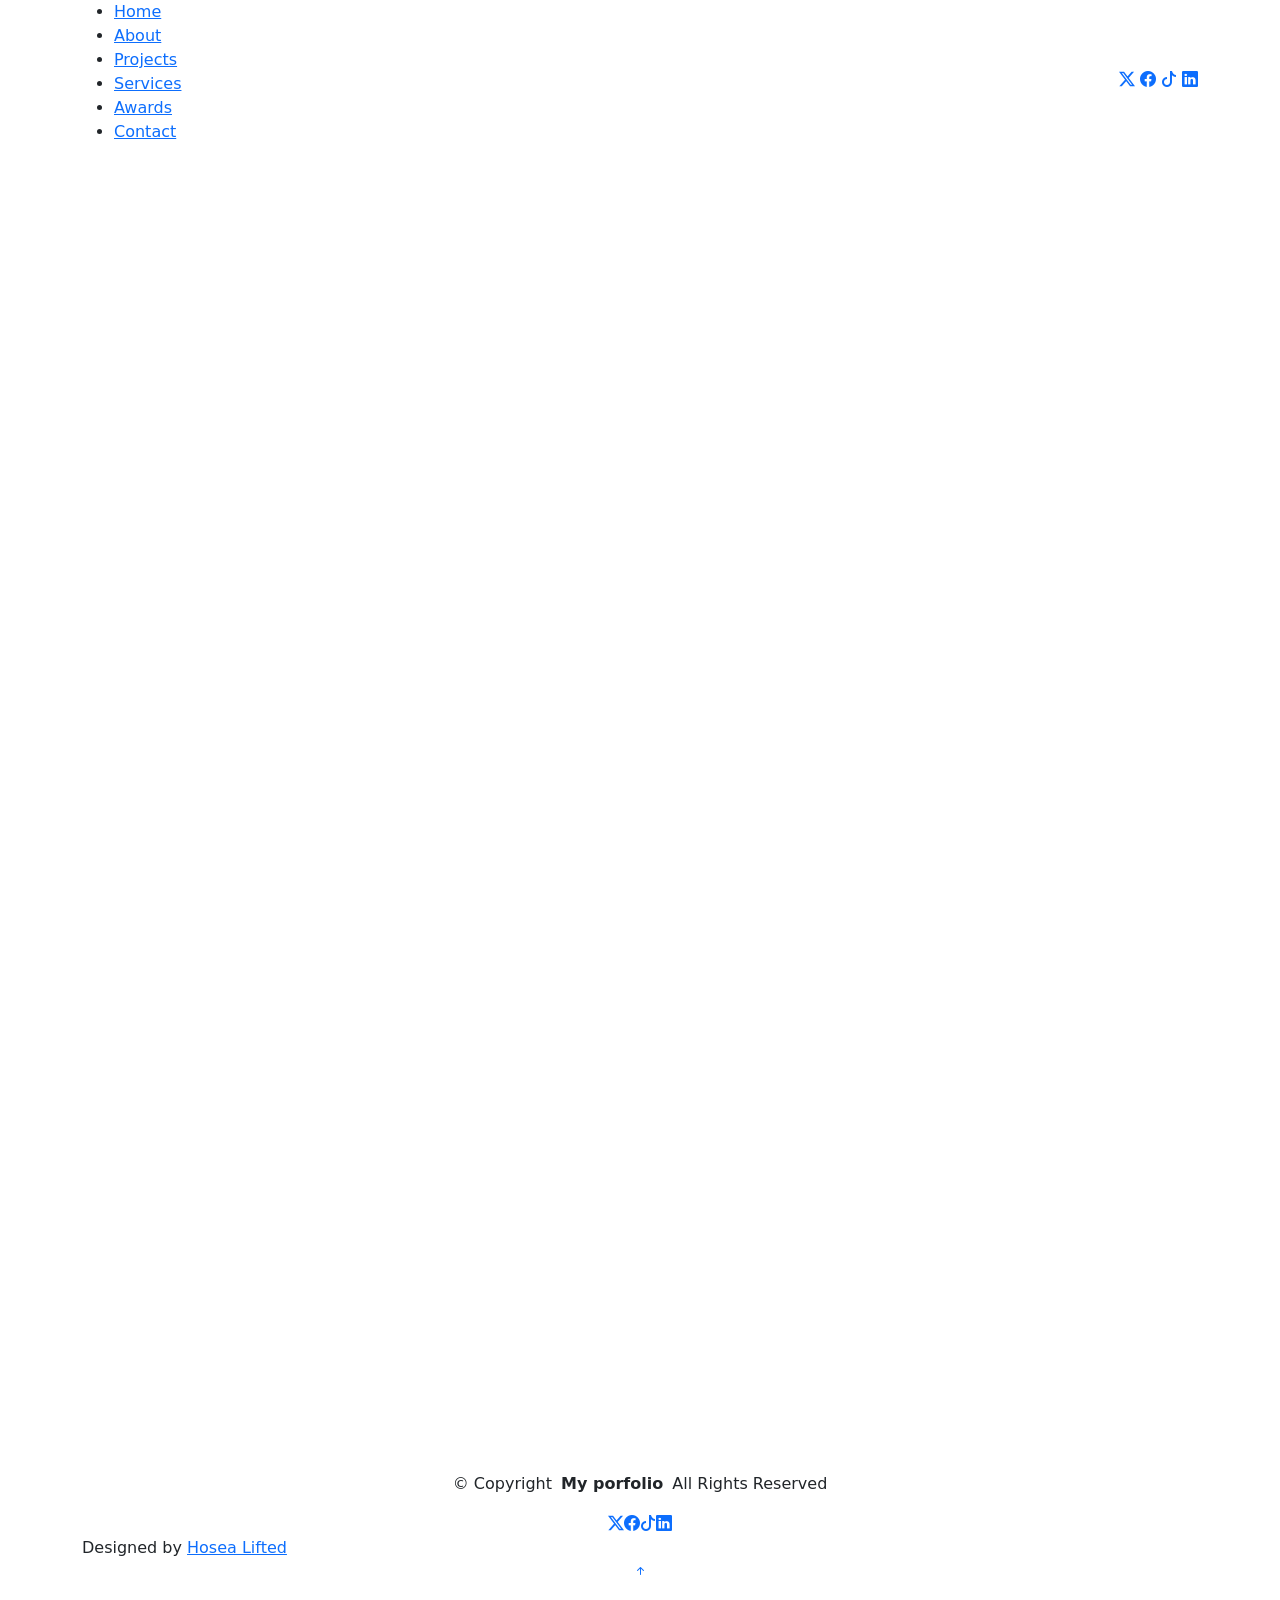
==== about.html @ 6f1b8cf8 "Updated site with Learn More page" ====
<!DOCTYPE html>
<html lang="en">

<head>
  <meta charset="utf-8">
  <meta content="width=device-width, initial-scale=1.0" name="viewport">
  <title>Hosea Lifted | About</title>
  <meta name="description" content="">
  <meta name="keywords" content="">

  <!-- Favicons -->
  <link href="assets/img/favicon.png" rel="icon">
  <link href="assets/img/apple-touch-icon.png" rel="apple-touch-icon">

  <!-- Fonts -->
  <link href="https://fonts.googleapis.com" rel="preconnect">
  <link href="https://fonts.gstatic.com" rel="preconnect" crossorigin>
  <link href="https://fonts.googleapis.com/css2?family=Roboto:ital,wght@0,100;0,300;0,400;0,500;0,700;0,900;1,100;1,300;1,400;1,500;1,700;1,900&family=Poppins:ital,wght@0,100;0,200;0,300;0,400;0,500;0,600;0,700;0,800;0,900;1,100;1,200;1,300;1,400;1,500;1,600;1,700;1,800;1,900&family=Raleway:ital,wght@0,100;0,200;0,300;0,400;0,500;0,600;0,700;0,800;0,900;1,100;1,200;1,300;1,400;1,500;1,600;1,700;1,800;1,900&display=swap" rel="stylesheet">

  <!-- Vendor CSS Files -->
  <link href="assets/vendor/bootstrap/css/bootstrap.min.css" rel="stylesheet">
  <link href="assets/vendor/bootstrap-icons/bootstrap-icons.css" rel="stylesheet">
  <link href="assets/vendor/aos/aos.css" rel="stylesheet">
  <link href="assets/vendor/swiper/swiper-bundle.min.css" rel="stylesheet">
  <link href="assets/vendor/glightbox/css/glightbox.min.css" rel="stylesheet">

  <!-- Main CSS File -->
  <link href="assets/css/main.css" rel="stylesheet">

  
</head>

<body class="about-page">

  <header id="header" class="header d-flex align-items-center light-background sticky-top">
    <div class="container position-relative d-flex align-items-center justify-content-between">

          <nav id="navmenu" class="navmenu">
       <ul>
          <li><a href="index.html">Home</a></li>
          <li><a href="about.html" class="active">About</a></li>
          <li><a href="projects.html">Projects</a></li>
          <li><a href="services.html">Services</a></li>
          <li><a href="award.html">Awards</a></li>
          <li><a href="contact.html" >Contact</a></li>
        </ul>
        <i class="mobile-nav-toggle d-xl-none bi bi-list"></i>
      </nav>

      <div class="header-social-links">
        <a href="#" class="twitter"><i class="bi bi-twitter-x"></i></a>
        <a href="#" class="facebook"><i class="bi bi-facebook"></i></a>
        <a href="#" class="instagram"><i class="bi bi-tiktok"></i></a>
        <a href="#" class="linkedin"><i class="bi bi-linkedin"></i></a>
      </div>

    </div>
  </header>

  <main class="main">

    <!-- About Section -->
    <section id="about" class="about section">

      <!-- Section Title -->
      <div class="container section-title" data-aos="fade-up">
        <h2>About</h2>
        <p>I provide a wide range of professional digital solutions to help businesses and individuals establish and grow their online presence. My work combines creativity, technology, and security to deliver results that are both modern and reliable.</p>
      </div><!-- End Section Title -->

      <div class="container" data-aos="fade-up" data-aos-delay="100">

        <!-- Intro + Photo -->
        <div class="row align-items-center justify-content-between gy-5 mb-5">
          <div class="col-lg-7" data-aos="fade-right" data-aos-delay="150">
            <div class="intro-content">
              <span class="eyebrow">Hello there</span>
              <h2 class="headline">Hi, I'm Hosea Lifted - a calm-minded tech personel, creating and developing digital journey</h2>
              <p class="lead">
               I focus on building fast, responsive, and modern websites through custom web development, ensuring scalability and clean architecture. I also specialize in graphics design, creating professional logos, posters, and branding materials that help businesses stand out. Alongside this, I design intuitive and user-friendly interfaces, delivering UI/UX solutions that emphasize accessibility, visual appeal, and seamless interaction.              </p>
              <p>
               I produce engaging 2D animated videos and cartoon content that bring stories and ideas to life in an exciting way. I also provide cloud computing services, helping businesses migrate and scale securely using platforms such as AWS, Azure, and Google Cloud. Finally, I offer advanced cybersecurity solutions, including vulnerability assessment, penetration testing, and secure authentication, to protect digital assets from evolving threats.</p>

              <div class="cta-group">
                <a href="#portfolio" class="btn-ghost">
                  View My Work <i class="bi bi-arrow-up-right"></i>
                </a>
                <a href="liftedp.odt" class="link-underline" download>
                  Download Summary <i class="bi bi-download"></i>
                </a>
              </div>
            </div>
          </div>

          <div class="col-lg-5" data-aos="zoom-in" data-aos-delay="250">
            <figure class="profile-figure text-center text-lg-end">
              <img src="assets/img/profile/profile-square-11.webp" alt="Portrait of Alex" class="img-fluid profile-photo">
            </figure>
          </div>
        </div>
        <!-- End Intro + Photo -->

        <!-- Skills Grid -->
        <div class="mb-5">
          <div class="row g-4">
            <div class="col-6 col-md-4 col-lg-3" data-aos="fade-up" data-aos-delay="120">
              <div class="skill-item">
                <i class="bi bi-layout-text-window"></i>
                <h3>UI/UX</h3>
                
              </div>
            </div>
            <div class="col-6 col-md-4 col-lg-3" data-aos="fade-up" data-aos-delay="180">
              <div class="skill-item">
                <i class="bi bi-code-slash"></i>
                <h3>React.js</h3>
                
              </div>
            </div>
            <div class="col-6 col-md-4 col-lg-3" data-aos="fade-up" data-aos-delay="240">
              <div class="skill-item">
                <i class="bi bi-code-slash"></i>
                <h3>Ajax</h3>
                
              </div>
            </div>
            <div class="col-6 col-md-4 col-lg-3" data-aos="fade-up" data-aos-delay="300">
              <div class="skill-item">
               <i class="bi bi-server"></i>

                <h3>Django</h3>
                
              </div>
            </div>
          </div>
        </div>
        <!-- End Skills Grid -->

        

    <!-- Skills Section -->
    <section id="skills" class="skills section">

      <!-- Section Title -->
      <div class="container section-title" data-aos="fade-up">
        <h2>Skills</h2>
        <p>specialize in web development using HTML, CSS, JavaScript, React, and Django, building fast and responsive applications. I am skilled in UI/UX design, graphics creation, and 2D animation to deliver creative and engaging digital experiences. My expertise also extends to cloud computing and cybersecurity, ensuring scalable and secure solutions for modern businesses.</p>
      </div><!-- End Section Title -->

      <div class="container" data-aos="fade-up" data-aos-delay="100">

        <div class="row g-4 skills-animation">

          <div class="col-md-6 col-lg-3" data-aos="fade-up" data-aos-delay="100">
            <div class="skill-box">
              <h3>HTML</h3>
             
              <span class="text-end d-block">80%</span>
              <div class="progress">
                <div class="progress-bar" role="progressbar" aria-valuenow="80" aria-valuemin="0" aria-valuemax="100"></div>
              </div>
            </div>
          </div>

          <div class="col-md-6 col-lg-3" data-aos="fade-up" data-aos-delay="200">
            <div class="skill-box">
              <h3>CSS</h3>
              
              <span class="text-end d-block">80%</span>
              <div class="progress">
                <div class="progress-bar" role="progressbar" aria-valuenow="80" aria-valuemin="0" aria-valuemax="100"></div>
              </div>
            </div>
          </div>

          <div class="col-md-6 col-lg-3" data-aos="fade-up" data-aos-delay="300">
            <div class="skill-box">
              <h3>JavaScript</h3>
             
              <span class="text-end d-block">40%</span>
              <div class="progress">
                <div class="progress-bar" role="progressbar" aria-valuenow="45" aria-valuemin="0" aria-valuemax="100"></div>
              </div>
            </div>
          </div>

          <div class="col-md-6 col-lg-3" data-aos="fade-up" data-aos-delay="400">
            <div class="skill-box">
              <h3>Python</h3>
              
              <span class="text-end d-block">70%</span>
              <div class="progress">
                <div class="progress-bar" role="progressbar" aria-valuenow="70" aria-valuemin="0" aria-valuemax="100">
                </div>
              </div>
            </div>
          </div>

        </div>

      </div>

    </section><!-- /Skills Section -->

   
    <!-- Testimonials Section -->
    <section id="testimonials" class="testimonials section">

      <!-- Section Title -->
      <div class="container section-title" data-aos="fade-up">
        <h2>Testimonials</h2>
       
      </div><!-- End Section Title -->

      <div class="container" data-aos="fade-up" data-aos-delay="100">

        <div class="swiper init-swiper">
          <script type="application/json" class="swiper-config">
            {
              "loop": true,
              "speed": 600,
              "autoplay": {
                "delay": 5000
              },
              "slidesPerView": "auto",
              "pagination": {
                "el": ".swiper-pagination",
                "type": "bullets",
                "clickable": true
              }
            }
          </script>
          <div class="swiper-wrapper">

            <div class="swiper-slide">
              <div class="testimonial-item">
                <div class="row gy-4 justify-content-center">
                  <div class="col-lg-6">
                    <div class="testimonial-content">
                      <p>
                        <i class="bi bi-quote quote-icon-left"></i>
                        <span>"Working with him was a great experience. He built a clean and responsive website for my project and explained every step clearly."</span>
                        <i class="bi bi-quote quote-icon-right"></i>
                      </p>
                      <h3>Saul Goodman</h3>
                      <h4>Ceo &amp; Founder</h4>
                      <div class="stars">
                        <i class="bi bi-star-fill"></i><i class="bi bi-star-fill"></i><i class="bi bi-star-fill"></i><i class="bi bi-star-fill"></i><i class="bi bi-star-fill"></i>
                      </div>
                    </div>
                  </div>
                 
                </div>
              </div>
            </div><!-- End testimonial item -->

            <div class="swiper-slide">
              <div class="testimonial-item">
                <div class="row gy-4 justify-content-center">
                  <div class="col-lg-6">
                    <div class="testimonial-content">
                      <p>
                        <i class="bi bi-quote quote-icon-left"></i>
                        <span>"His graphics and design skills are outstanding. The logo he created for me perfectly captured my brand’s identity."</span>
                        <i class="bi bi-quote quote-icon-right"></i>
                      </p>
                      <h3>Sara Wilsson</h3>
                      <h4>Designer</h4>
                      <div class="stars">
                        <i class="bi bi-star-fill"></i><i class="bi bi-star-fill"></i><i class="bi bi-star-fill"></i><i class="bi bi-star-fill"></i><i class="bi bi-star-fill"></i>
                      </div>
                    </div>
                  </div>
                
                </div>
              </div>
            </div><!-- End testimonial item -->

            <div class="swiper-slide">
              <div class="testimonial-item">
                <div class="row gy-4 justify-content-center">
                  <div class="col-lg-6">
                    <div class="testimonial-content">
                      <p>
                        <i class="bi bi-quote quote-icon-left"></i>
                        <span>"I was impressed by his attention to detail in UI/UX design. The interface he designed was modern, easy to use, and well structured."</span>
                        <i class="bi bi-quote quote-icon-right"></i>
                      </p>
                      <h3>Jena Karlis</h3>
                      <h4>Store Owner</h4>
                      <div class="stars">
                        <i class="bi bi-star-fill"></i><i class="bi bi-star-fill"></i><i class="bi bi-star-fill"></i><i class="bi bi-star-fill"></i><i class="bi bi-star-fill"></i>
                      </div>
                    </div>
                  </div>
                  
                </div>
              </div>
            </div><!-- End testimonial item -->

            <div class="swiper-slide">
              <div class="testimonial-item">
                <div class="row gy-4 justify-content-center">
                  <div class="col-lg-6">
                    <div class="testimonial-content">
                      <p>
                        <i class="bi bi-quote quote-icon-left"></i>
                        <span>"He helped me understand cloud solutions and set up a secure system for my small business. Professional and reliable service."</span>
                        <i class="bi bi-quote quote-icon-right"></i>
                      </p>
                      <h3>John Larson</h3>
                      <h4>Entrepreneur</h4>
                      <div class="stars">
                        <i class="bi bi-star-fill"></i><i class="bi bi-star-fill"></i><i class="bi bi-star-fill"></i><i class="bi bi-star-fill"></i><i class="bi bi-star-fill"></i>
                      </div>
                    </div>
                  </div>
                 
                </div>
              </div>
            </div><!-- End testimonial item -->

          </div>
          <div class="swiper-pagination"></div>
        </div>

      </div>

    </section><!-- /Testimonials Section -->

  </main>

  <footer id="footer" class="footer">

    <div class="container">
      <div class="copyright text-center ">
        <p>© <span>Copyright</span> <strong class="px-1 sitename">My porfolio</strong> <span>All Rights Reserved<br></span></p>
      </div>
      <div class="social-links d-flex justify-content-center">
        <a href=""><i class="bi bi-twitter-x"></i></a>
        <a href=""><i class="bi bi-facebook"></i></a>
        <a href=""><i class="bi bi-tiktok"></i></a>
        <a href=""><i class="bi bi-linkedin"></i></a>
      </div>
      <div class="credits">
                Designed by <a href="https://hosealifted.vercel.app/">Hosea Lifted</a>
      </div>
    </div>

  </footer>

  <!-- Scroll Top -->
  <a href="#" id="scroll-top" class="scroll-top d-flex align-items-center justify-content-center"><i class="bi bi-arrow-up-short"></i></a>

  <!-- Preloader -->
  <div id="preloader"></div>

  <!-- Vendor JS Files -->
  <script src="assets/vendor/bootstrap/js/bootstrap.bundle.min.js"></script>
  <script src="assets/vendor/php-email-form/validate.js"></script>
  <script src="assets/vendor/aos/aos.js"></script>
  <script src="assets/vendor/typed.js/typed.umd.js"></script>
  <script src="assets/vendor/waypoints/noframework.waypoints.js"></script>
  <script src="assets/vendor/purecounter/purecounter_vanilla.js"></script>
  <script src="assets/vendor/swiper/swiper-bundle.min.js"></script>
  <script src="assets/vendor/imagesloaded/imagesloaded.pkgd.min.js"></script>
  <script src="assets/vendor/isotope-layout/isotope.pkgd.min.js"></script>
  <script src="assets/vendor/glightbox/js/glightbox.min.js"></script>

  <!-- Main JS File -->
  <script src="assets/js/main.js"></script>

</body>

</html>
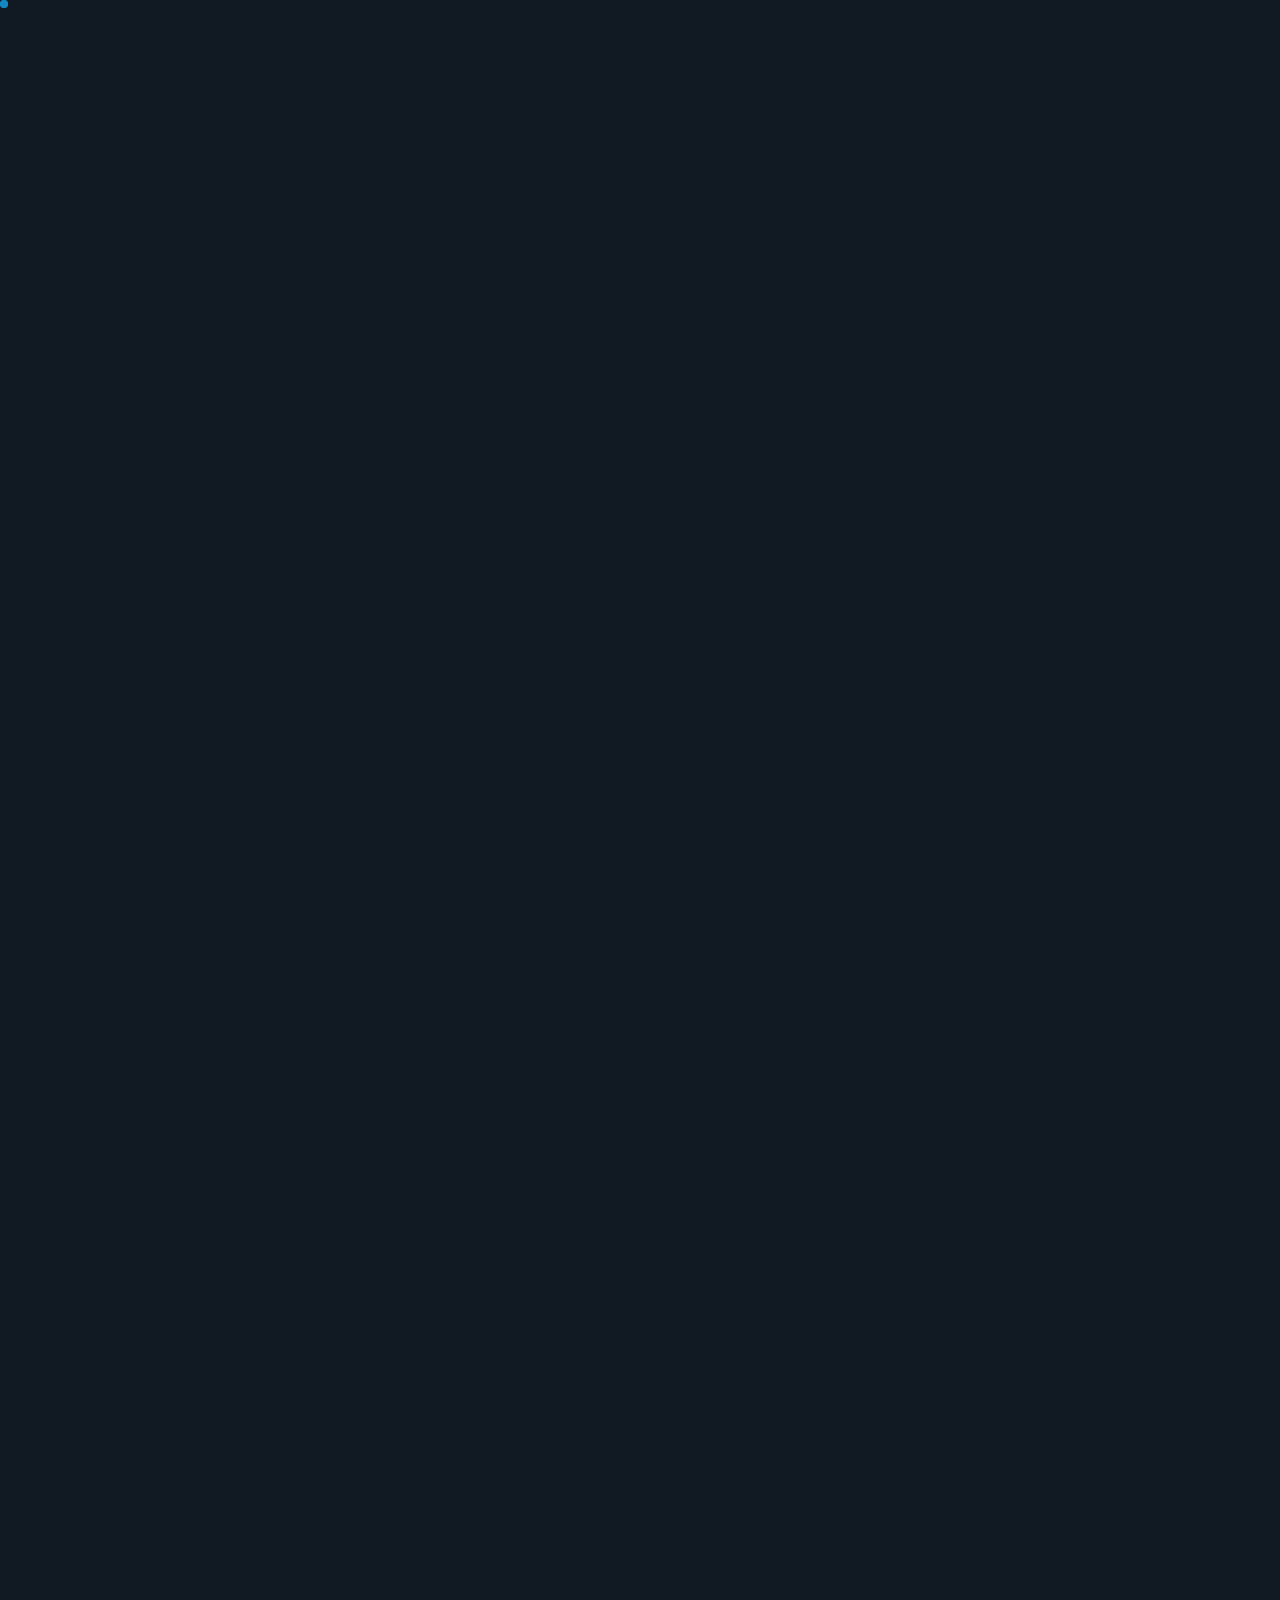
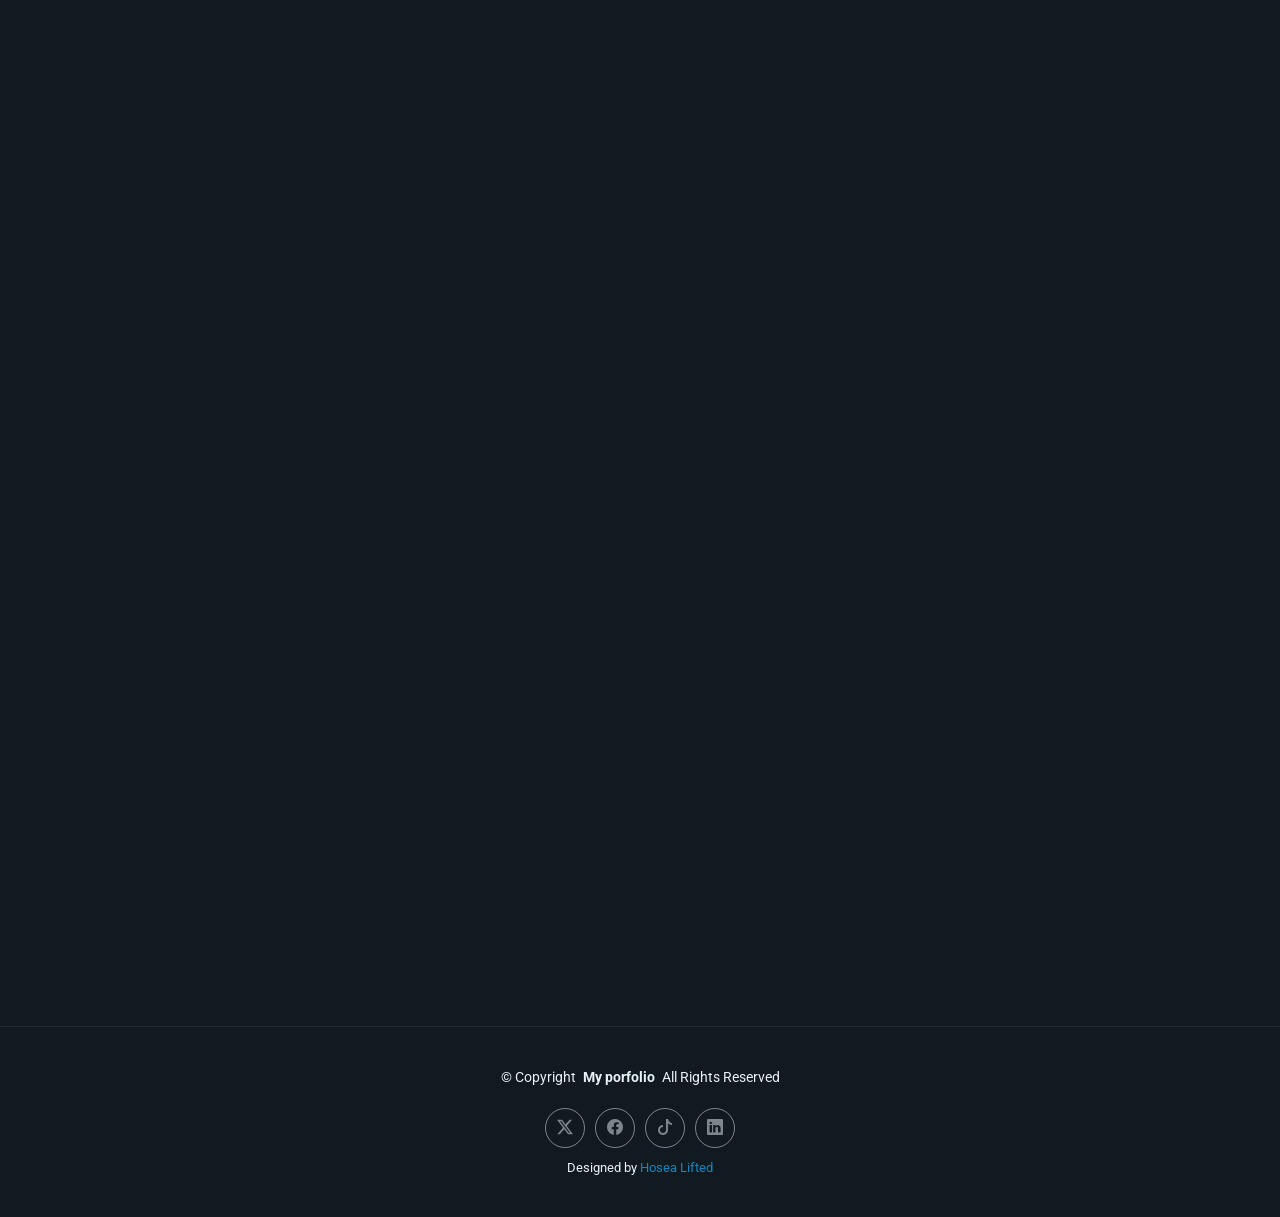
==== commit 7eca6e86: "Update website with latest changes" ====
--- a/about.html
+++ b/about.html
@@ -64,9 +64,14 @@
 
       <!-- Section Title -->
       <div class="container section-title" data-aos="fade-up">
-        <h2>About</h2>
+        <h2>About Me</h2>
         <p>I provide a wide range of professional digital solutions to help businesses and individuals establish and grow their online presence. My work combines creativity, technology, and security to deliver results that are both modern and reliable.</p>
       </div><!-- End Section Title -->
+      <div class="col-lg-5" data-aos="zoom-in" data-aos-delay="250">
+            <figure class="profile-figure text-center text-lg-end">
+              <img src="assets/img/profile/pentester.jpg" alt="Portrait of Alex" class="img-fluid profile-photo">
+            </figure>
+          </div>
 
       <div class="container" data-aos="fade-up" data-aos-delay="100">
 
@@ -75,14 +80,14 @@
           <div class="col-lg-7" data-aos="fade-right" data-aos-delay="150">
             <div class="intro-content">
               <span class="eyebrow">Hello there</span>
-              <h2 class="headline">Hi, I'm Hosea Lifted - a calm-minded tech personel, creating and developing digital journey</h2>
+              <h2 class="headline">Hi, I'm Hosea Lifted - a calm-minded Cyber Security 🔐🔏, creating and developing digital journey</h2>
               <p class="lead">
                I focus on building fast, responsive, and modern websites through custom web development, ensuring scalability and clean architecture. I also specialize in graphics design, creating professional logos, posters, and branding materials that help businesses stand out. Alongside this, I design intuitive and user-friendly interfaces, delivering UI/UX solutions that emphasize accessibility, visual appeal, and seamless interaction.              </p>
               <p>
                I produce engaging 2D animated videos and cartoon content that bring stories and ideas to life in an exciting way. I also provide cloud computing services, helping businesses migrate and scale securely using platforms such as AWS, Azure, and Google Cloud. Finally, I offer advanced cybersecurity solutions, including vulnerability assessment, penetration testing, and secure authentication, to protect digital assets from evolving threats.</p>
 
               <div class="cta-group">
-                <a href="#portfolio" class="btn-ghost">
+                <a href="projects.html" class="btn-ghost">
                   View My Work <i class="bi bi-arrow-up-right"></i>
                 </a>
                 <a href="liftedp.odt" class="link-underline" download>
@@ -242,8 +247,8 @@
                         <span>"Working with him was a great experience. He built a clean and responsive website for my project and explained every step clearly."</span>
                         <i class="bi bi-quote quote-icon-right"></i>
                       </p>
-                      <h3>Saul Goodman</h3>
-                      <h4>Ceo &amp; Founder</h4>
+                      <h3>Divine Chiemerie</h3>
+                      <h4>Friend &amp; School Mate</h4>
                       <div class="stars">
                         <i class="bi bi-star-fill"></i><i class="bi bi-star-fill"></i><i class="bi bi-star-fill"></i><i class="bi bi-star-fill"></i><i class="bi bi-star-fill"></i>
                       </div>
@@ -264,8 +269,8 @@
                         <span>"His graphics and design skills are outstanding. The logo he created for me perfectly captured my brand’s identity."</span>
                         <i class="bi bi-quote quote-icon-right"></i>
                       </p>
-                      <h3>Sara Wilsson</h3>
-                      <h4>Designer</h4>
+                      <h3>Salvation Daniel</h3>
+                      <h4>Customer</h4>
                       <div class="stars">
                         <i class="bi bi-star-fill"></i><i class="bi bi-star-fill"></i><i class="bi bi-star-fill"></i><i class="bi bi-star-fill"></i><i class="bi bi-star-fill"></i>
                       </div>
@@ -286,8 +291,8 @@
                         <span>"I was impressed by his attention to detail in UI/UX design. The interface he designed was modern, easy to use, and well structured."</span>
                         <i class="bi bi-quote quote-icon-right"></i>
                       </p>
-                      <h3>Jena Karlis</h3>
-                      <h4>Store Owner</h4>
+                      <h3>Hosea Luka</h3>
+                      <h4>Father</h4>
                       <div class="stars">
                         <i class="bi bi-star-fill"></i><i class="bi bi-star-fill"></i><i class="bi bi-star-fill"></i><i class="bi bi-star-fill"></i><i class="bi bi-star-fill"></i>
                       </div>
@@ -308,8 +313,8 @@
                         <span>"He helped me understand cloud solutions and set up a secure system for my small business. Professional and reliable service."</span>
                         <i class="bi bi-quote quote-icon-right"></i>
                       </p>
-                      <h3>John Larson</h3>
-                      <h4>Entrepreneur</h4>
+                      <h3>Excellence Hosea</h3>
+                      <h4>Brother</h4>
                       <div class="stars">
                         <i class="bi bi-star-fill"></i><i class="bi bi-star-fill"></i><i class="bi bi-star-fill"></i><i class="bi bi-star-fill"></i><i class="bi bi-star-fill"></i>
                       </div>
--- a/assets/css/main.css
+++ b/assets/css/main.css
@@ -0,0 +1,2787 @@
+:root {
+  --default-font: "Roboto",  system-ui, -apple-system, "Segoe UI", Roboto, "Helvetica Neue", Arial, "Noto Sans", "Liberation Sans", sans-serif, "Apple Color Emoji", "Segoe UI Emoji", "Segoe UI Symbol", "Noto Color Emoji";
+  --heading-font: "Raleway",  sans-serif;
+  --nav-font: "Poppins",  sans-serif;
+}
+
+:root { 
+  --background-color: #101a20; /* Background color for the entire website, including individual sections */
+  --default-color: #e7f2f7; /* Default color used for the majority of the text content across the entire website */
+  --heading-color: #ffffff; /* Color for headings, subheadings and title throughout the website */
+  --accent-color: #1387c1; /* Accent color that represents your brand on the website. It's used for buttons, links, and other elements that need to stand out */
+  --surface-color: #141f26; /* The surface color is used as a background of boxed elements within sections, such as cards, icon boxes, or other elements that require a visual separation from the global background. */
+  --contrast-color: #ffffff; /* Contrast color for text, ensuring readability against backgrounds of accent, heading, or default colors. */
+}
+
+/* Nav Menu Colors - The following color variables are used specifically for the navigation menu. They are separate from the global colors to allow for more customization options */
+:root {
+  --nav-color: #ffffff;  /* The default color of the main navmenu links */
+  --nav-hover-color: #1387c1; /* Applied to main navmenu links when they are hovered over or active */
+  --nav-mobile-background-color: #213642; /* Used as the background color for mobile navigation menu */
+  --nav-dropdown-background-color: #051117; /* Used as the background color for dropdown items that appear when hovering over primary navigation items */
+  --nav-dropdown-color: #e7f2f7; /* Used for navigation links of the dropdown items in the navigation menu. */
+  --nav-dropdown-hover-color: #1387c1; /* Similar to --nav-hover-color, this color is applied to dropdown navigation links when they are hovered over. */
+}
+
+
+.light-background {
+  --background-color: #142027;
+  --surface-color: #325264;
+}
+
+.dark-background {
+  --background-color: #0b1419;
+  --default-color: #ffffff;
+  --heading-color: #ffffff;
+  --surface-color: #252525;
+  --contrast-color: #ffffff;
+}
+
+/* Smooth scroll */
+:root {
+  scroll-behavior: smooth;
+}
+
+/*--------------------------------------------------------------
+# General Styling & Shared Classes
+--------------------------------------------------------------*/
+body {
+  color: var(--default-color);
+  background-color: var(--background-color);
+  font-family: var(--default-font);
+}
+
+a {
+  color: var(--accent-color);
+  text-decoration: none;
+  transition: 0.3s;
+}
+
+a:hover {
+  color: color-mix(in srgb, var(--accent-color), transparent 25%);
+  text-decoration: none;
+}
+
+h1,
+h2,
+h3,
+h4,
+h5,
+h6 {
+  color: var(--heading-color);
+  font-family: var(--heading-font);
+}
+/*--------------------------------------------------------------
+# Global Header
+--------------------------------------------------------------*/
+.header {
+  --background-color: rgba(255, 255, 255, 0);
+  color: var(--default-color);
+  background-color: var(--background-color);
+  padding: 15px 0;
+  transition: all 0.5s;
+  z-index: 997;
+  border-bottom: 1px solid color-mix(in srgb, var(--default-color), transparent 92%);
+}
+
+.header .logo {
+  line-height: 1;
+}
+
+.header .logo img {
+  max-height: 36px;
+  margin-right: 8px;
+}
+
+.header .logo h1 {
+  font-size: 32px;
+  margin: 0;
+  font-weight: 400;
+  color: var(--heading-color);
+}
+
+.header .header-social-links {
+  padding-right: 15px;
+}
+
+.header .header-social-links a {
+  color: color-mix(in srgb, var(--default-color), transparent 40%);
+  padding-left: 6px;
+  display: inline-block;
+  transition: 0.3s;
+  font-size: 16px;
+}
+
+.header .header-social-links a:hover {
+  color: var(--default-color);
+}
+
+.header .header-social-links a i {
+  line-height: 0px;
+}
+
+@media (max-width: 1200px) {
+  .header .logo {
+    order: 1;
+  }
+
+  .header .header-social-links {
+    order: 2;
+  }
+
+  .header .navmenu {
+    order: 3;
+  }
+}
+
+/* Global Header on Scroll
+------------------------------*/
+.scrolled .header {
+  --background-color: rgba(16, 26, 32, 0.9);
+}
+
+/*--------------------------------------------------------------
+# Navigation Menu
+--------------------------------------------------------------*/
+/* Desktop Navigation */
+@media (min-width: 1200px) {
+  .navmenu {
+    padding: 0;
+  }
+
+  .navmenu ul {
+    margin: 0;
+    padding: 0;
+    display: flex;
+    list-style: none;
+    align-items: center;
+  }
+
+  .navmenu li {
+    position: relative;
+  }
+
+  .navmenu>ul>li {
+    white-space: nowrap;
+    padding: 15px 28px 15px 0;
+  }
+
+  .navmenu>ul>li:last-child {
+    padding-right: 0;
+  }
+
+  .navmenu a,
+  .navmenu a:focus {
+    color: var(--nav-color);
+    font-size: 15px;
+    padding: 0 2px;
+    font-family: var(--nav-font);
+    font-weight: 400;
+    display: flex;
+    align-items: center;
+    justify-content: space-between;
+    white-space: nowrap;
+    transition: 0.3s;
+    position: relative;
+  }
+
+  .navmenu a i,
+  .navmenu a:focus i {
+    font-size: 12px;
+    line-height: 0;
+    margin-left: 5px;
+    transition: 0.3s;
+  }
+
+  .navmenu>ul>li>a:before {
+    content: "";
+    position: absolute;
+    height: 2px;
+    bottom: -6px;
+    left: 0;
+    background-color: var(--nav-hover-color);
+    visibility: hidden;
+    width: 0px;
+    transition: all 0.3s ease-in-out 0s;
+  }
+
+  .navmenu a:hover:before,
+  .navmenu li:hover>a:before,
+  .navmenu .active:before {
+    visibility: visible;
+    width: 50px;
+  }
+
+  .navmenu li:hover>a,
+  .navmenu .active,
+  .navmenu .active:focus {
+    color: var(--nav-hover-color);
+  }
+
+  .navmenu .dropdown ul {
+    margin: 0;
+    padding: 10px 0;
+    background: var(--nav-dropdown-background-color);
+    display: block;
+    position: absolute;
+    visibility: hidden;
+    left: -5px;
+    top: 130%;
+    opacity: 0;
+    transition: 0.3s;
+    border-radius: 4px;
+    z-index: 99;
+    box-shadow: 0px 0px 30px rgba(0, 0, 0, 0.1);
+  }
+
+  .navmenu .dropdown ul li {
+    min-width: 200px;
+  }
+
+  .navmenu .dropdown ul a {
+    padding: 10px 20px;
+    font-size: 15px;
+    text-transform: none;
+    color: var(--nav-dropdown-color);
+  }
+
+  .navmenu .dropdown ul a i {
+    font-size: 12px;
+  }
+
+  .navmenu .dropdown ul a:hover,
+  .navmenu .dropdown ul .active:hover,
+  .navmenu .dropdown ul li:hover>a {
+    color: var(--nav-dropdown-hover-color);
+  }
+
+  .navmenu .dropdown:hover>ul {
+    opacity: 1;
+    top: 100%;
+    visibility: visible;
+  }
+
+  .navmenu .dropdown .dropdown ul {
+    top: 0;
+    left: -90%;
+    visibility: hidden;
+  }
+
+  .navmenu .dropdown .dropdown:hover>ul {
+    opacity: 1;
+    top: 0;
+    left: -100%;
+    visibility: visible;
+  }
+}
+
+/* Mobile Navigation */
+@media (max-width: 1199px) {
+  .mobile-nav-toggle {
+    color: var(--nav-color);
+    font-size: 28px;
+    line-height: 0;
+    margin-right: 10px;
+    cursor: pointer;
+    transition: color 0.3s;
+  }
+
+  .navmenu {
+    padding: 0;
+    z-index: 9997;
+  }
+
+  .navmenu ul {
+    display: none;
+    list-style: none;
+    position: absolute;
+    inset: 60px 20px 20px 20px;
+    padding: 10px 0;
+    margin: 0;
+    border-radius: 6px;
+    background-color: var(--nav-mobile-background-color);
+    border: 1px solid color-mix(in srgb, var(--default-color), transparent 90%);
+    box-shadow: none;
+    overflow-y: auto;
+    transition: 0.3s;
+    z-index: 9998;
+  }
+
+  .navmenu a,
+  .navmenu a:focus {
+    color: var(--nav-dropdown-color);
+    padding: 10px 20px;
+    font-family: var(--nav-font);
+    font-size: 17px;
+    font-weight: 500;
+    display: flex;
+    align-items: center;
+    justify-content: space-between;
+    white-space: nowrap;
+    transition: 0.3s;
+  }
+
+  .navmenu a i,
+  .navmenu a:focus i {
+    font-size: 12px;
+    line-height: 0;
+    margin-left: 5px;
+    width: 30px;
+    height: 30px;
+    display: flex;
+    align-items: center;
+    justify-content: center;
+    border-radius: 50%;
+    transition: 0.3s;
+    background-color: color-mix(in srgb, var(--accent-color), transparent 90%);
+  }
+
+  .navmenu a i:hover,
+  .navmenu a:focus i:hover {
+    background-color: var(--accent-color);
+    color: var(--contrast-color);
+  }
+
+  .navmenu a:hover,
+  .navmenu .active,
+  .navmenu .active:focus {
+    color: var(--nav-dropdown-hover-color);
+  }
+
+  .navmenu .active i,
+  .navmenu .active:focus i {
+    background-color: var(--accent-color);
+    color: var(--contrast-color);
+    transform: rotate(180deg);
+  }
+
+  .navmenu .dropdown ul {
+    position: static;
+    display: none;
+    z-index: 99;
+    padding: 10px 0;
+    margin: 10px 20px;
+    background-color: var(--nav-dropdown-background-color);
+    transition: all 0.5s ease-in-out;
+  }
+
+  .navmenu .dropdown ul ul {
+    background-color: rgba(33, 37, 41, 0.1);
+  }
+
+  .navmenu .dropdown>.dropdown-active {
+    display: block;
+    background-color: rgba(33, 37, 41, 0.03);
+  }
+
+  .mobile-nav-active {
+    overflow: hidden;
+  }
+
+  .mobile-nav-active .mobile-nav-toggle {
+    color: #fff;
+    position: absolute;
+    font-size: 32px;
+    top: 15px;
+    right: 15px;
+    margin-right: 0;
+    z-index: 9999;
+  }
+
+  .mobile-nav-active .navmenu {
+    position: fixed;
+    overflow: hidden;
+    inset: 0;
+    background: rgba(33, 37, 41, 0.8);
+    transition: 0.3s;
+  }
+
+  .mobile-nav-active .navmenu>ul {
+    display: block;
+  }
+}
+
+/*--------------------------------------------------------------
+# Global Footer
+--------------------------------------------------------------*/
+.footer {
+  color: var(--default-color);
+  background-color: var(--background-color);
+  font-size: 14px;
+  padding: 40px 0;
+  position: relative;
+  border-top: 1px solid color-mix(in srgb, var(--default-color), transparent 92%);
+}
+
+.footer .copyright p {
+  margin-bottom: 0;
+}
+
+.footer .social-links {
+  margin-top: 20px;
+}
+
+.footer .social-links a {
+  display: flex;
+  align-items: center;
+  justify-content: center;
+  width: 40px;
+  height: 40px;
+  border-radius: 50%;
+  border: 1px solid color-mix(in srgb, var(--default-color), transparent 50%);
+  font-size: 16px;
+  color: color-mix(in srgb, var(--default-color), transparent 50%);
+  margin: 0 5px;
+  transition: 0.3s;
+}
+
+.footer .social-links a:hover {
+  color: var(--accent-color);
+  border-color: var(--accent-color);
+}
+
+.footer .credits {
+  margin-top: 10px;
+  font-size: 13px;
+  text-align: center;
+}
+
+/*--------------------------------------------------------------
+# Preloader
+--------------------------------------------------------------*/
+#preloader {
+  position: fixed;
+  inset: 0;
+  z-index: 9999;
+  overflow: hidden;
+  background-color: var(--background-color);
+  transition: all 0.6s ease-out;
+  width: 100%;
+  height: 100vh;
+}
+
+#preloader:before,
+#preloader:after {
+  content: "";
+  position: absolute;
+  border: 4px solid var(--accent-color);
+  border-radius: 50%;
+  animation: animate-preloader 2s cubic-bezier(0, 0.2, 0.8, 1) infinite;
+}
+
+#preloader:after {
+  animation-delay: -0.5s;
+}
+
+@keyframes animate-preloader {
+  0% {
+    width: 10px;
+    height: 10px;
+    top: calc(50% - 5px);
+    left: calc(50% - 5px);
+    opacity: 1;
+  }
+
+  100% {
+    width: 72px;
+    height: 72px;
+    top: calc(50% - 36px);
+    left: calc(50% - 36px);
+    opacity: 0;
+  }
+}
+
+/*--------------------------------------------------------------
+# Scroll Top Button
+--------------------------------------------------------------*/
+.scroll-top {
+  position: fixed;
+  visibility: hidden;
+  opacity: 0;
+  right: 15px;
+  bottom: -15px;
+  z-index: 99999;
+  background-color: var(--accent-color);
+  width: 44px;
+  height: 44px;
+  border-radius: 50px;
+  transition: all 0.4s;
+}
+
+.scroll-top i {
+  font-size: 24px;
+  color: var(--contrast-color);
+  line-height: 0;
+}
+
+.scroll-top:hover {
+  background-color: color-mix(in srgb, var(--accent-color), transparent 20%);
+  color: var(--contrast-color);
+}
+
+.scroll-top.active {
+  visibility: visible;
+  opacity: 1;
+  bottom: 15px;
+}
+
+/*--------------------------------------------------------------
+# Disable aos animation delay on mobile devices
+--------------------------------------------------------------*/
+@media screen and (max-width: 768px) {
+  [data-aos-delay] {
+    transition-delay: 0 !important;
+  }
+}
+
+/*--------------------------------------------------------------
+# Global Page Titles & Breadcrumbs
+--------------------------------------------------------------*/
+.page-title {
+  color: var(--default-color);
+  background-color: var(--background-color);
+  position: relative;
+}
+
+.page-title .heading {
+  padding: 80px 0;
+  border-top: 1px solid color-mix(in srgb, var(--default-color), transparent 90%);
+}
+
+.page-title .heading h1 {
+  font-size: 38px;
+  font-weight: 700;
+}
+
+.page-title nav {
+  background-color: color-mix(in srgb, var(--default-color), transparent 96%);
+  padding: 20px 0;
+}
+
+.page-title nav ol {
+  display: flex;
+  flex-wrap: wrap;
+  list-style: none;
+  padding: 0;
+  margin: 0;
+  font-size: 16px;
+  font-weight: 400;
+}
+
+.page-title nav ol li+li {
+  padding-left: 10px;
+}
+
+.page-title nav ol li+li::before {
+  content: "/";
+  display: inline-block;
+  padding-right: 10px;
+  color: color-mix(in srgb, var(--default-color), transparent 70%);
+}
+
+/*--------------------------------------------------------------
+# Global Sections
+--------------------------------------------------------------*/
+section,
+.section {
+  color: var(--default-color);
+  background-color: var(--background-color);
+  padding: 60px 0;
+  scroll-margin-top: 100px;
+  overflow: clip;
+}
+
+@media (max-width: 1199px) {
+
+  section,
+  .section {
+    scroll-margin-top: 66px;
+  }
+}
+
+/*--------------------------------------------------------------
+# Global Section Titles
+--------------------------------------------------------------*/
+.section-title {
+  text-align: center;
+  padding-bottom: 60px;
+  position: relative;
+}
+
+.section-title h2 {
+  font-size: 3.5rem;
+  font-weight: 400;
+  line-height: 1.2;
+  color: var(--heading-color);
+  margin-bottom: 1.5rem;
+  letter-spacing: -1px;
+}
+
+@media (max-width: 768px) {
+  .section-title h2 {
+    font-size: 2.5rem;
+  }
+}
+
+.section-title p {
+  font-size: 1.125rem;
+  line-height: 1.8;
+  color: color-mix(in srgb, var(--default-color), transparent 25%);
+  max-width: 900px;
+  margin: 0 auto;
+  text-wrap: balance;
+}
+
+/*--------------------------------------------------------------
+# Hero Section
+--------------------------------------------------------------*/
+.hero {
+  padding: 80px 0;
+  min-height: 100vh;
+  display: flex;
+  align-items: center;
+}
+
+.hero .hero-content h1 {
+  font-size: 3.5rem;
+  font-weight: 700;
+  margin-bottom: 1rem;
+  line-height: 1.2;
+}
+
+.hero .hero-content h1 .highlight {
+  color: var(--accent-color);
+  position: relative;
+}
+
+.hero .hero-content h1 .highlight::after {
+  content: "";
+  position: absolute;
+  bottom: 0;
+  left: 0;
+  width: 100%;
+  height: 3px;
+  background: linear-gradient(90deg, var(--accent-color), color-mix(in srgb, var(--accent-color), transparent 50%));
+  border-radius: 2px;
+}
+
+@media (max-width: 768px) {
+  .hero .hero-content h1 {
+    font-size: 2.5rem;
+  }
+}
+
+.hero .hero-content h2 {
+  font-size: 1.5rem;
+  font-weight: 400;
+  margin-bottom: 2rem;
+  color: color-mix(in srgb, var(--default-color), transparent 20%);
+}
+
+.hero .hero-content h2 .typed {
+  color: var(--accent-color);
+  font-weight: 600;
+}
+
+@media (max-width: 768px) {
+  .hero .hero-content h2 {
+    font-size: 1.25rem;
+  }
+}
+
+.hero .hero-content p {
+  font-size: 1.1rem;
+  line-height: 1.6;
+  margin-bottom: 2.5rem;
+  color: color-mix(in srgb, var(--default-color), transparent 30%);
+}
+
+.hero .hero-actions {
+  display: flex;
+  gap: 1rem;
+  margin-bottom: 3rem;
+}
+
+.hero .hero-actions .btn {
+  padding: 12px 30px;
+  border-radius: 50px;
+  font-weight: 600;
+  text-decoration: none;
+  transition: all 0.3s ease;
+  border: 2px solid;
+}
+
+.hero .hero-actions .btn.btn-primary {
+  background: var(--accent-color);
+  color: var(--contrast-color);
+  border-color: var(--accent-color);
+}
+
+.hero .hero-actions .btn.btn-primary:hover {
+  background: color-mix(in srgb, var(--accent-color), black 15%);
+  border-color: color-mix(in srgb, var(--accent-color), black 15%);
+  transform: translateY(-2px);
+}
+
+.hero .hero-actions .btn.btn-outline {
+  background: transparent;
+  color: var(--accent-color);
+  border-color: var(--accent-color);
+}
+
+.hero .hero-actions .btn.btn-outline:hover {
+  transform: translateY(-2px);
+}
+
+@media (max-width: 576px) {
+  .hero .hero-actions {
+    flex-direction: column;
+  }
+
+  .hero .hero-actions .btn {
+    text-align: center;
+  }
+}
+
+.hero .social-links {
+  display: flex;
+  gap: 1rem;
+}
+
+.hero .social-links a {
+  width: 45px;
+  height: 45px;
+  background: var(--surface-color);
+  border-radius: 50%;
+  display: flex;
+  align-items: center;
+  justify-content: center;
+  color: var(--default-color);
+  font-size: 1.2rem;
+  transition: all 0.3s ease;
+}
+
+.hero .social-links a:hover {
+  background: var(--accent-color);
+  color: var(--contrast-color);
+  transform: translateY(-3px);
+  box-shadow: 0 8px 25px color-mix(in srgb, var(--accent-color), transparent 70%);
+}
+
+.hero .hero-image {
+  position: relative;
+}
+
+.hero .hero-image .image-wrapper {
+  position: relative;
+  max-width: 450px;
+  margin: 0 auto;
+}
+
+.hero .hero-image .image-wrapper img {
+  border-radius: 20px;
+  box-shadow: 0 5px 15px color-mix(in srgb, var(--default-color), transparent 95%);
+  transition: transform 0.3s ease;
+}
+
+.hero .hero-image .image-wrapper img:hover {
+  transform: scale(1.02);
+}
+
+.hero .hero-image .floating-elements {
+  position: absolute;
+  top: 0;
+  left: 0;
+  right: 0;
+  bottom: 0;
+  pointer-events: none;
+}
+
+.hero .hero-image .floating-elements .floating-card {
+  position: absolute;
+  background: var(--surface-color);
+  padding: 15px 20px;
+  border-radius: 15px;
+  box-shadow: 0 10px 30px color-mix(in srgb, var(--default-color), transparent 90%);
+  display: flex;
+  align-items: center;
+  gap: 10px;
+  font-weight: 600;
+  animation: float 3s ease-in-out infinite;
+}
+
+.hero .hero-image .floating-elements .floating-card i {
+  font-size: 1.5rem;
+  color: var(--accent-color);
+}
+
+.hero .hero-image .floating-elements .floating-card.design {
+  top: 10%;
+  right: -10%;
+  animation-delay: 0s;
+}
+
+.hero .hero-image .floating-elements .floating-card.code {
+  bottom: 30%;
+  left: -15%;
+  animation-delay: 1s;
+}
+
+.hero .hero-image .floating-elements .floating-card.creativity {
+  top: 60%;
+  right: -5%;
+  animation-delay: 2s;
+}
+
+@media (max-width: 992px) {
+  .hero .hero-image .floating-elements .floating-card {
+    display: none;
+  }
+}
+
+@keyframes float {
+
+  0%,
+  100% {
+    transform: translateY(0px);
+  }
+
+  50% {
+    transform: translateY(-10px);
+  }
+}
+
+@media (max-width: 992px) {
+  .hero .hero-content {
+    text-align: center;
+    margin-bottom: 3rem;
+  }
+}
+
+/*--------------------------------------------------------------
+# About Section
+--------------------------------------------------------------*/
+.about .intro-content .eyebrow {
+  display: inline-block;
+  letter-spacing: 0.12em;
+  text-transform: uppercase;
+  font-size: 12px;
+  color: color-mix(in srgb, var(--default-color), transparent 40%);
+  margin-bottom: 16px;
+}
+
+.about .intro-content .headline {
+  font-family: var(--heading-font);
+  font-weight: 300;
+  line-height: 1.2;
+  font-size: clamp(28px, 4vw, 44px);
+  margin: 0 0 24px 0;
+}
+
+.about .intro-content .lead {
+  font-size: 18px;
+  line-height: 1.8;
+  color: color-mix(in srgb, var(--default-color), transparent 10%);
+  margin-bottom: 24px;
+}
+
+.about .intro-content p {
+  line-height: 1.8;
+  margin-bottom: 24px;
+  color: color-mix(in srgb, var(--default-color), transparent 5%);
+}
+
+.about .intro-content .cta-group {
+  display: flex;
+  gap: 24px;
+  align-items: center;
+  margin-top: 24px;
+}
+
+.about .intro-content .cta-group .btn-ghost {
+  display: inline-flex;
+  align-items: center;
+  gap: 8px;
+  padding: 12px 18px;
+  border-radius: 6px;
+  color: var(--accent-color);
+  background: color-mix(in srgb, var(--accent-color), transparent 92%);
+  border: 1px solid color-mix(in srgb, var(--accent-color), transparent 70%);
+  transition: 0.3s ease-in-out;
+}
+
+.about .intro-content .cta-group .btn-ghost:hover,
+.about .intro-content .cta-group .btn-ghost:focus {
+  color: var(--contrast-color);
+  background: var(--accent-color);
+  border-color: var(--accent-color);
+  outline: none;
+  box-shadow: 0 0 0 3px color-mix(in srgb, var(--accent-color), transparent 70%);
+}
+
+.about .intro-content .cta-group .link-underline {
+  display: inline-flex;
+  align-items: center;
+  gap: 8px;
+  position: relative;
+  color: var(--accent-color);
+  padding-bottom: 4px;
+  transition: 0.3s ease-in-out;
+}
+
+.about .intro-content .cta-group .link-underline::after {
+  content: "";
+  position: absolute;
+  left: 0;
+  right: 0;
+  bottom: 0;
+  height: 1px;
+  background: color-mix(in srgb, var(--accent-color), transparent 40%);
+  transform: scaleX(0.4);
+  transform-origin: left;
+  transition: 0.3s ease-in-out;
+}
+
+.about .intro-content .cta-group .link-underline:hover,
+.about .intro-content .cta-group .link-underline:focus {
+  color: color-mix(in srgb, var(--accent-color), transparent 10%);
+  outline: none;
+}
+
+.about .intro-content .cta-group .link-underline:hover::after,
+.about .intro-content .cta-group .link-underline:focus::after {
+  transform: scaleX(1);
+}
+
+.about .profile-figure {
+  margin: 0;
+}
+
+.about .profile-figure .profile-photo {
+  width: 88%;
+  max-width: 440px;
+  border-radius: 18px;
+  box-shadow: 0 10px 30px color-mix(in srgb, var(--default-color), transparent 92%);
+  transform: translateY(0);
+  transition: transform 0.3s ease-in-out;
+}
+
+.about .profile-figure .profile-caption {
+  margin-top: 24px;
+  display: flex;
+  align-items: center;
+  justify-content: center;
+}
+
+.about .profile-figure .profile-caption .meta {
+  font-size: 14px;
+  color: color-mix(in srgb, var(--default-color), transparent 20%);
+}
+
+.about .profile-figure .profile-caption .meta .funfact {
+  font-size: 13px;
+  margin-top: 4px;
+  color: color-mix(in srgb, var(--default-color), transparent 35%);
+}
+
+.about .profile-figure:hover .profile-photo {
+  transform: translateY(-4px);
+}
+
+.about .skill-item {
+  padding: 24px;
+  border-radius: 6px;
+  transition: 0.3s ease-in-out;
+  background: color-mix(in srgb, var(--surface-color), var(--accent-color) 2%);
+  border: 1px solid color-mix(in srgb, var(--default-color), transparent 88%);
+  height: 100%;
+}
+
+.about .skill-item i {
+  font-size: 24px;
+  color: var(--accent-color);
+  margin-bottom: 16px;
+  display: inline-block;
+}
+
+.about .skill-item h3 {
+  font-size: 16px;
+  margin-bottom: 6px;
+  font-weight: 500;
+}
+
+.about .skill-item p {
+  margin: 0;
+  font-size: 14px;
+  color: color-mix(in srgb, var(--default-color), transparent 25%);
+}
+
+.about .skill-item:hover {
+  transform: translateY(-3px);
+  border-color: color-mix(in srgb, var(--accent-color), transparent 60%);
+  box-shadow: 0 10px 30px color-mix(in srgb, var(--default-color), transparent 92%);
+}
+
+.about .timeline-item {
+  position: relative;
+  padding-left: 26px;
+}
+
+.about .timeline-item time {
+  display: inline-block;
+  font-size: 12px;
+  letter-spacing: 0.08em;
+  text-transform: uppercase;
+  color: color-mix(in srgb, var(--default-color), transparent 45%);
+  margin-bottom: 6px;
+}
+
+.about .timeline-item h4 {
+  font-size: 18px;
+  font-weight: 400;
+  margin: 0 0 6px;
+}
+
+.about .timeline-item p {
+  font-size: 14px;
+  color: color-mix(in srgb, var(--default-color), transparent 25%);
+  margin: 0;
+}
+
+.about .timeline-item .dot {
+  position: absolute;
+  left: 0;
+  top: 4px;
+  width: 10px;
+  height: 10px;
+  border-radius: 50%;
+  background: var(--accent-color);
+  box-shadow: 0 0 0 6px color-mix(in srgb, var(--accent-color), transparent 80%);
+}
+
+.about .personal-quote {
+  padding: 24px 0;
+}
+
+.about .personal-quote p {
+  font-family: var(--heading-font);
+  font-weight: 300;
+  font-size: clamp(20px, 3vw, 28px);
+  line-height: 1.5;
+  color: color-mix(in srgb, var(--default-color), transparent 5%);
+  margin: 0 auto;
+  max-width: 800px;
+}
+
+.about .fact-pill {
+  display: flex;
+  align-items: center;
+  justify-content: center;
+  gap: 10px;
+  padding: 10px 14px;
+  border-radius: 999px;
+  border: 1px solid color-mix(in srgb, var(--default-color), transparent 85%);
+  background: var(--surface-color);
+  color: color-mix(in srgb, var(--default-color), transparent 10%);
+  transition: 0.3s ease-in-out;
+}
+
+.about .fact-pill i {
+  color: var(--accent-color);
+}
+
+.about .fact-pill span {
+  font-size: 14px;
+}
+
+.about .fact-pill:hover {
+  transform: translateY(-2px);
+  border-color: color-mix(in srgb, var(--accent-color), transparent 60%);
+  box-shadow: 0 10px 30px color-mix(in srgb, var(--default-color), transparent 92%);
+}
+
+.about .fact-pill:focus-within {
+  box-shadow: 0 0 0 3px color-mix(in srgb, var(--accent-color), transparent 70%);
+}
+
+@media (max-width: 992px) {
+  .about .profile-figure {
+    text-align: center !important;
+  }
+
+  .about .profile-figure .profile-photo {
+    width: 72%;
+  }
+
+  .about .intro-content .cta-group {
+    flex-wrap: wrap;
+  }
+}
+
+@media (max-width: 576px) {
+  .about .profile-figure .profile-photo {
+    width: 100%;
+  }
+}
+
+/*--------------------------------------------------------------
+# Skills Section
+--------------------------------------------------------------*/
+.skills .skill-box {
+  background-color: var(--surface-color);
+  padding: 2rem;
+  border-radius: 8px;
+  box-shadow: 0 0 20px rgba(0, 0, 0, 0.05);
+}
+
+.skills .skill-box h3 {
+  font-size: 1.2rem;
+  margin-bottom: 1rem;
+  font-weight: 600;
+}
+
+.skills .skill-box p {
+  font-size: 0.9rem;
+  margin-bottom: 0.8rem;
+  opacity: 0.6;
+}
+
+.skills .skill-box .progress {
+  background-color: color-mix(in srgb, var(--accent-color), transparent 85%);
+  border-radius: 50px;
+  height: 8px;
+  margin-top: 5px;
+  overflow: hidden;
+}
+
+.skills .skill-box .progress .progress-bar {
+  background-color: var(--accent-color);
+  height: 100%;
+  position: relative;
+  border-radius: 50px;
+  transition: 0.9s;
+  width: 1px;
+}
+
+/*--------------------------------------------------------------
+# Stats Section
+--------------------------------------------------------------*/
+.stats .avatars {
+  position: relative;
+}
+
+.stats .avatars img {
+  width: 60px;
+  height: 60px;
+  border: 3px solid var(--accent-color);
+  margin-right: -15px;
+  transition: transform 0.3s ease;
+}
+
+.stats .avatars img:hover {
+  transform: translateY(-5px);
+  z-index: 2;
+}
+
+.stats .counters h2 {
+  color: var(--heading-color);
+  font-size: 48px;
+  font-weight: 700;
+  margin-bottom: 10px;
+}
+
+.stats .counters h2 span {
+  display: inline-block;
+}
+
+.stats .counters p {
+  color: var(--default-color);
+  font-size: 18px;
+  margin: 0;
+  opacity: 0.9;
+}
+
+@media (max-width: 991px) {
+  .stats .row {
+    text-align: center;
+  }
+
+  .stats .avatars {
+    justify-content: center;
+    margin-bottom: 40px;
+  }
+
+  .stats .counters h2 {
+    font-size: 36px;
+  }
+
+  .stats .counters p {
+    font-size: 16px;
+  }
+
+  .stats .counters .col-md-4 {
+    margin-bottom: 30px;
+  }
+
+  .stats .counters .col-md-4:last-child {
+    margin-bottom: 0;
+  }
+}
+
+@media (max-width: 576px) {
+  .stats {
+    padding: 60px 0;
+  }
+
+  .stats .avatars {
+    flex-wrap: wrap;
+    justify-content: center;
+  }
+
+  .stats .avatars img {
+    margin: 0 -8px;
+  }
+}
+
+/*--------------------------------------------------------------
+# Testimonials Section
+--------------------------------------------------------------*/
+.testimonials .testimonials-carousel,
+.testimonials .testimonials-slider {
+  overflow: hidden;
+}
+
+.testimonials .testimonial-item .testimonial-content {
+  border-left: 3px solid var(--accent-color);
+  padding-left: 30px;
+}
+
+.testimonials .testimonial-item .testimonial-img {
+  border-radius: 50%;
+  border: 4px solid var(--background-color);
+  margin: 0 auto;
+}
+
+.testimonials .testimonial-item h3 {
+  font-size: 20px;
+  font-weight: bold;
+  margin: 10px 0 5px 0;
+}
+
+.testimonials .testimonial-item h4 {
+  font-size: 14px;
+  color: color-mix(in srgb, var(--default-color), transparent 40%);
+  margin: 0 0 10px 0;
+}
+
+.testimonials .testimonial-item .stars i {
+  color: #ffc107;
+  margin: 0 1px;
+}
+
+.testimonials .testimonial-item .quote-icon-left,
+.testimonials .testimonial-item .quote-icon-right {
+  color: color-mix(in srgb, var(--accent-color), transparent 50%);
+  font-size: 26px;
+  line-height: 0;
+}
+
+.testimonials .testimonial-item .quote-icon-left {
+  display: inline-block;
+  left: -5px;
+  position: relative;
+}
+
+.testimonials .testimonial-item .quote-icon-right {
+  display: inline-block;
+  right: -5px;
+  position: relative;
+  top: 10px;
+  transform: scale(-1, -1);
+}
+
+.testimonials .testimonial-item p {
+  font-style: italic;
+}
+
+.testimonials .swiper-wrapper {
+  height: auto;
+}
+
+.testimonials .swiper-pagination {
+  margin-top: 30px;
+  position: relative;
+}
+
+.testimonials .swiper-pagination .swiper-pagination-bullet {
+  width: 12px;
+  height: 12px;
+  background-color: color-mix(in srgb, var(--default-color), transparent 85%);
+  opacity: 1;
+}
+
+.testimonials .swiper-pagination .swiper-pagination-bullet-active {
+  background-color: var(--accent-color);
+}
+
+/*--------------------------------------------------------------
+# Resume Section
+--------------------------------------------------------------*/
+.resume .resume-item {
+  margin-bottom: 3rem;
+}
+
+.resume .resume-item .resume-title {
+  font-size: 1.75rem;
+  font-weight: 700;
+  margin-bottom: 1.5rem;
+  padding-bottom: 1.5rem;
+  position: relative;
+  color: var(--heading-color);
+}
+
+.resume .resume-item .resume-title::after {
+  content: "";
+  position: absolute;
+  display: block;
+  width: 50px;
+  height: 3px;
+  background: var(--accent-color);
+  bottom: 0;
+  left: 0;
+}
+
+.resume .resume-item .resume-content {
+  padding-left: 1.25rem;
+  border-left: 2px solid color-mix(in srgb, var(--accent-color), transparent 85%);
+}
+
+.resume .resume-item article {
+  position: relative;
+  margin-bottom: 2.5rem;
+}
+
+.resume .resume-item article::before {
+  content: "";
+  position: absolute;
+  width: 16px;
+  height: 16px;
+  border-radius: 50%;
+  left: -1.8rem;
+  top: 0.25rem;
+  background: var(--background-color);
+  border: 2px solid var(--accent-color);
+}
+
+.resume .resume-item article h4 {
+  font-size: 1.25rem;
+  font-weight: 600;
+  margin-bottom: 0.5rem;
+  color: var(--heading-color);
+}
+
+.resume .resume-item article h5 {
+  font-size: 1rem;
+  background: color-mix(in srgb, var(--accent-color), transparent 92%);
+  padding: 0.375rem 0.75rem;
+  display: inline-block;
+  font-weight: 600;
+  margin: 0.5rem 0;
+  color: var(--accent-color);
+  border-radius: 4px;
+}
+
+.resume .resume-item article .institution,
+.resume .resume-item article .company {
+  font-size: 1rem;
+  margin-bottom: 1rem;
+  color: color-mix(in srgb, var(--default-color), transparent 25%);
+}
+
+.resume .resume-item article p {
+  margin-bottom: 1rem;
+}
+
+.resume .resume-item article ul {
+  padding-left: 1.25rem;
+  margin-bottom: 0;
+}
+
+.resume .resume-item article ul li {
+  padding-bottom: 0.75rem;
+  position: relative;
+}
+
+.resume .resume-item article ul li:last-child {
+  padding-bottom: 0;
+}
+
+.resume .skill-item {
+  margin-bottom: 2rem;
+}
+
+.resume .skill-item h4 {
+  font-size: 1rem;
+  font-weight: 600;
+  margin-bottom: 0.75rem;
+  color: var(--heading-color);
+}
+
+.resume .skill-item .progress {
+  height: 0.75rem;
+  background-color: color-mix(in srgb, var(--accent-color), transparent 92%);
+  border-radius: 1rem;
+  overflow: visible;
+}
+
+.resume .skill-item .progress .progress-bar {
+  background-color: var(--accent-color);
+  position: relative;
+  border-radius: 1rem;
+  width: 0;
+  transition: width 1s ease;
+}
+
+.resume .skill-item .progress .progress-bar::after {
+  content: attr(aria-valuenow) "%";
+  position: absolute;
+  right: 0;
+  top: -1.75rem;
+  font-size: 0.875rem;
+  font-weight: 600;
+  color: var(--accent-color);
+}
+
+@media (max-width: 991.98px) {
+  .resume .resume-item {
+    margin-bottom: 2rem;
+  }
+}
+
+@media (max-width: 767.98px) {
+  .resume .resume-content {
+    padding-left: 1rem !important;
+  }
+
+  .resume article::before {
+    left: -2rem !important;
+  }
+}
+
+/*--------------------------------------------------------------
+# Services Section
+--------------------------------------------------------------*/
+.services .service-item {
+  display: flex;
+  background-color: var(--surface-color);
+  border-radius: 12px;
+  padding: 2rem;
+  height: 100%;
+  position: relative;
+  overflow: hidden;
+  box-shadow: 0 5px 20px rgba(0, 0, 0, 0.03);
+  transition: all 0.4s ease;
+}
+
+.services .service-item::before {
+  content: "";
+  position: absolute;
+  left: 0;
+  top: 0;
+  height: 100%;
+  width: 4px;
+  background-color: var(--accent-color);
+  transform: scaleY(0);
+  transform-origin: bottom;
+  transition: transform 0.4s cubic-bezier(0.65, 0, 0.35, 1);
+}
+
+.services .service-item:hover {
+  box-shadow: 0 10px 30px rgba(0, 0, 0, 0.08);
+  transform: translateY(-5px);
+}
+
+.services .service-item:hover::before {
+  transform: scaleY(1);
+}
+
+.services .service-item:hover .service-icon {
+  background-color: var(--accent-color);
+  color: var(--contrast-color);
+  transform: rotateY(180deg);
+}
+
+.services .service-item:hover .service-icon i {
+  transform: rotateY(180deg);
+}
+
+.services .service-item:hover .service-link i {
+  transform: translateX(5px);
+}
+
+.services .service-icon {
+  flex-shrink: 0;
+  width: 70px;
+  height: 70px;
+  border-radius: 12px;
+  background-color: color-mix(in srgb, var(--accent-color), transparent 90%);
+  color: var(--accent-color);
+  display: flex;
+  align-items: center;
+  justify-content: center;
+  margin-right: 1.5rem;
+  transition: all 0.5s ease;
+}
+
+.services .service-icon i {
+  font-size: 2rem;
+  transition: transform 0.5s ease;
+}
+
+.services .service-content {
+  flex-grow: 1;
+}
+
+.services .service-content h3 {
+  font-size: 1.4rem;
+  margin-bottom: 1rem;
+  font-weight: 700;
+  color: var(--heading-color);
+}
+
+.services .service-content p {
+  margin-bottom: 1.25rem;
+  color: color-mix(in srgb, var(--default-color), transparent 20%);
+}
+
+.services .service-link {
+  display: inline-flex;
+  align-items: center;
+  color: var(--accent-color);
+  font-weight: 600;
+  text-decoration: none;
+  transition: color 0.3s ease;
+}
+
+.services .service-link span {
+  margin-right: 0.5rem;
+}
+
+.services .service-link i {
+  transition: transform 0.3s ease;
+}
+
+.services .service-link:hover {
+  color: color-mix(in srgb, var(--accent-color), transparent 25%);
+}
+
+@media (max-width: 767.98px) {
+  .services .service-item {
+    padding: 1.5rem;
+    margin-bottom: 1rem;
+  }
+
+  .services .service-icon {
+    width: 60px;
+    height: 60px;
+    margin-right: 1rem;
+  }
+
+  .services .service-icon i {
+    font-size: 1.5rem;
+  }
+
+  .services .service-content h3 {
+    font-size: 1.2rem;
+    margin-bottom: 0.75rem;
+  }
+
+  .services .service-content p {
+    margin-bottom: 1rem;
+    font-size: 0.95rem;
+  }
+}
+
+@media (max-width: 575.98px) {
+  .services .service-item {
+    flex-direction: column;
+    text-align: center;
+  }
+
+  .services .service-item::before {
+    width: 100%;
+    height: 4px;
+    transform: scaleX(0);
+    transform-origin: left;
+  }
+
+  .services .service-item:hover::before {
+    transform: scaleX(1);
+  }
+
+  .services .service-icon {
+    margin-right: 0;
+    margin-bottom: 1.25rem;
+  }
+
+  .services .service-link {
+    justify-content: center;
+  }
+}
+
+/*--------------------------------------------------------------
+# Service Details Section
+--------------------------------------------------------------*/
+.service-details .service-hero {
+  margin-bottom: 4rem;
+}
+
+.service-details .service-hero .service-meta {
+  display: flex;
+  align-items: center;
+  gap: 1rem;
+  margin-bottom: 1.5rem;
+}
+
+.service-details .service-hero .service-meta .service-category {
+  background: color-mix(in srgb, var(--accent-color), transparent 85%);
+  color: var(--accent-color);
+  padding: 0.5rem 1rem;
+  border-radius: 20px;
+  font-size: 0.85rem;
+  font-weight: 500;
+  letter-spacing: 0.5px;
+}
+
+.service-details .service-hero .service-meta .reading-time {
+  color: color-mix(in srgb, var(--default-color), transparent 50%);
+  font-size: 0.9rem;
+  font-weight: 300;
+}
+
+.service-details .service-hero h1 {
+  font-size: 3.5rem;
+  font-weight: 300;
+  line-height: 1.2;
+  margin-bottom: 1.5rem;
+  color: var(--heading-color);
+  letter-spacing: -0.02em;
+}
+
+.service-details .service-hero .service-description {
+  font-size: 1.25rem;
+  line-height: 1.7;
+  color: color-mix(in srgb, var(--default-color), transparent 25%);
+  font-weight: 300;
+  margin: 0;
+}
+
+.service-details .service-visual {
+  margin-bottom: 4rem;
+  overflow: hidden;
+  border-radius: 4px;
+}
+
+.service-details .service-visual img {
+  width: 100%;
+  height: 400px;
+  object-fit: cover;
+  transition: transform 0.5s ease;
+}
+
+.service-details .service-visual img:hover {
+  transform: scale(1.02);
+}
+
+.service-details .service-narrative {
+  margin-bottom: 5rem;
+}
+
+.service-details .service-narrative h3 {
+  font-size: 2rem;
+  font-weight: 300;
+  margin-bottom: 2rem;
+  color: var(--heading-color);
+  letter-spacing: -0.01em;
+}
+
+.service-details .service-narrative p {
+  font-size: 1.1rem;
+  line-height: 1.8;
+  margin-bottom: 2rem;
+  color: var(--default-color);
+  font-weight: 300;
+}
+
+.service-details .benefits-grid {
+  display: grid;
+  grid-template-columns: repeat(auto-fit, minmax(280px, 1fr));
+  gap: 2.5rem;
+  margin-top: 3rem;
+}
+
+.service-details .benefits-grid .benefit-card {
+  text-align: center;
+  padding: 0;
+}
+
+.service-details .benefits-grid .benefit-card .benefit-icon {
+  width: 60px;
+  height: 60px;
+  background: color-mix(in srgb, var(--accent-color), transparent 90%);
+  border-radius: 50%;
+  display: flex;
+  align-items: center;
+  justify-content: center;
+  margin: 0 auto 1.5rem;
+  transition: all 0.3s ease;
+}
+
+.service-details .benefits-grid .benefit-card .benefit-icon i {
+  font-size: 1.5rem;
+  color: var(--accent-color);
+}
+
+.service-details .benefits-grid .benefit-card:hover .benefit-icon {
+  background: var(--accent-color);
+  transform: translateY(-2px);
+}
+
+.service-details .benefits-grid .benefit-card:hover .benefit-icon i {
+  color: var(--contrast-color);
+}
+
+.service-details .benefits-grid .benefit-card h4 {
+  font-size: 1.2rem;
+  font-weight: 400;
+  margin-bottom: 1rem;
+  color: var(--heading-color);
+}
+
+.service-details .benefits-grid .benefit-card p {
+  font-size: 1rem;
+  line-height: 1.6;
+  color: color-mix(in srgb, var(--default-color), transparent 30%);
+  margin: 0;
+}
+
+.service-details .timeline-section {
+  margin-bottom: 4rem;
+}
+
+.service-details .timeline-section h3 {
+  font-size: 2rem;
+  font-weight: 300;
+  margin-bottom: 3rem;
+  color: var(--heading-color);
+  letter-spacing: -0.01em;
+}
+
+.service-details .timeline-section .timeline {
+  position: relative;
+}
+
+.service-details .timeline-section .timeline::before {
+  content: "";
+  position: absolute;
+  left: 30px;
+  top: 0;
+  bottom: 0;
+  width: 1px;
+  background: color-mix(in srgb, var(--default-color), transparent 85%);
+}
+
+.service-details .timeline-section .timeline .timeline-item {
+  position: relative;
+  padding-left: 80px;
+  margin-bottom: 3rem;
+}
+
+.service-details .timeline-section .timeline .timeline-item:last-child {
+  margin-bottom: 0;
+}
+
+.service-details .timeline-section .timeline .timeline-item .timeline-marker {
+  position: absolute;
+  left: 0;
+  top: 0;
+  width: 60px;
+  height: 60px;
+  background: var(--surface-color);
+  border: 2px solid color-mix(in srgb, var(--accent-color), transparent 70%);
+  border-radius: 50%;
+  display: flex;
+  align-items: center;
+  justify-content: center;
+  z-index: 1;
+}
+
+.service-details .timeline-section .timeline .timeline-item .timeline-marker span {
+  font-size: 1.2rem;
+  font-weight: 500;
+  color: var(--accent-color);
+}
+
+.service-details .timeline-section .timeline .timeline-item .timeline-content h4 {
+  font-size: 1.3rem;
+  font-weight: 400;
+  margin-bottom: 0.75rem;
+  color: var(--heading-color);
+}
+
+.service-details .timeline-section .timeline .timeline-item .timeline-content p {
+  font-size: 1rem;
+  line-height: 1.6;
+  margin-bottom: 0.5rem;
+  color: var(--default-color);
+}
+
+.service-details .timeline-section .timeline .timeline-item .timeline-content small {
+  color: color-mix(in srgb, var(--default-color), transparent 40%);
+  font-size: 0.9rem;
+  font-weight: 500;
+}
+
+.service-details .service-sidebar {
+  padding-left: 2rem;
+}
+
+@media (max-width: 992px) {
+  .service-details .service-sidebar {
+    padding-left: 0;
+    margin-top: 4rem;
+  }
+}
+
+.service-details .overview-card,
+.service-details .success-story,
+.service-details .consultation-form {
+  background: var(--surface-color);
+  border-radius: 8px;
+  padding: 2.5rem;
+  margin-bottom: 2.5rem;
+  border: 1px solid color-mix(in srgb, var(--default-color), transparent 93%);
+  transition: all 0.3s ease;
+}
+
+.service-details .overview-card:hover,
+.service-details .success-story:hover,
+.service-details .consultation-form:hover {
+  border-color: color-mix(in srgb, var(--accent-color), transparent 80%);
+}
+
+.service-details .overview-card .overview-header h4 {
+  font-size: 1.4rem;
+  font-weight: 400;
+  margin-bottom: 2rem;
+  color: var(--heading-color);
+}
+
+.service-details .overview-card .overview-stats {
+  display: grid;
+  grid-template-columns: repeat(3, 1fr);
+  gap: 1.5rem;
+  margin-bottom: 2rem;
+}
+
+.service-details .overview-card .overview-stats .stat-item {
+  text-align: center;
+}
+
+.service-details .overview-card .overview-stats .stat-item .stat-number {
+  font-size: 2rem;
+  font-weight: 300;
+  color: var(--accent-color);
+  line-height: 1;
+  margin-bottom: 0.5rem;
+}
+
+.service-details .overview-card .overview-stats .stat-item .stat-label {
+  font-size: 0.85rem;
+  color: color-mix(in srgb, var(--default-color), transparent 40%);
+  font-weight: 500;
+  text-transform: uppercase;
+  letter-spacing: 0.5px;
+}
+
+.service-details .overview-card .overview-details {
+  border-top: 1px solid color-mix(in srgb, var(--default-color), transparent 90%);
+  padding-top: 1.5rem;
+}
+
+.service-details .overview-card .overview-details .detail-row {
+  display: flex;
+  justify-content: space-between;
+  align-items: center;
+  margin-bottom: 1rem;
+}
+
+.service-details .overview-card .overview-details .detail-row:last-child {
+  margin-bottom: 0;
+}
+
+.service-details .overview-card .overview-details .detail-row .detail-label {
+  font-size: 0.95rem;
+  color: color-mix(in srgb, var(--default-color), transparent 30%);
+  font-weight: 400;
+}
+
+.service-details .overview-card .overview-details .detail-row .detail-value {
+  font-size: 0.95rem;
+  color: var(--heading-color);
+  font-weight: 500;
+}
+
+.service-details .success-story .story-quote p {
+  font-size: 1.1rem;
+  line-height: 1.7;
+  color: color-mix(in srgb, var(--default-color), transparent 20%);
+  font-style: italic;
+  margin-bottom: 2rem;
+}
+
+.service-details .success-story .story-author {
+  display: flex;
+  align-items: center;
+  gap: 1rem;
+  margin-bottom: 1.5rem;
+}
+
+.service-details .success-story .story-author .author-avatar {
+  width: 50px;
+  height: 50px;
+  border-radius: 50%;
+  object-fit: cover;
+}
+
+.service-details .success-story .story-author .author-details h5 {
+  font-size: 1rem;
+  font-weight: 500;
+  margin-bottom: 0.25rem;
+  color: var(--heading-color);
+}
+
+.service-details .success-story .story-author .author-details span {
+  display: block;
+  font-size: 0.9rem;
+  color: color-mix(in srgb, var(--default-color), transparent 40%);
+  margin-bottom: 0.25rem;
+}
+
+.service-details .success-story .story-author .author-details small {
+  font-size: 0.8rem;
+  color: color-mix(in srgb, var(--default-color), transparent 50%);
+}
+
+.service-details .success-story .story-metrics {
+  display: grid;
+  grid-template-columns: repeat(2, 1fr);
+  gap: 1rem;
+  padding-top: 1.5rem;
+  border-top: 1px solid color-mix(in srgb, var(--default-color), transparent 90%);
+}
+
+.service-details .success-story .story-metrics .metric {
+  text-align: center;
+}
+
+.service-details .success-story .story-metrics .metric .metric-value {
+  font-size: 1.5rem;
+  font-weight: 500;
+  color: var(--accent-color);
+  display: block;
+  margin-bottom: 0.25rem;
+}
+
+.service-details .success-story .story-metrics .metric .metric-label {
+  font-size: 0.8rem;
+  color: color-mix(in srgb, var(--default-color), transparent 40%);
+  text-transform: uppercase;
+  letter-spacing: 0.5px;
+}
+
+.service-details .consultation-form .form-header {
+  margin-bottom: 2rem;
+}
+
+.service-details .consultation-form .form-header h4 {
+  font-size: 1.4rem;
+  font-weight: 400;
+  margin-bottom: 0.75rem;
+  color: var(--heading-color);
+}
+
+.service-details .consultation-form .form-header p {
+  font-size: 0.95rem;
+  line-height: 1.6;
+  color: color-mix(in srgb, var(--default-color), transparent 30%);
+  margin: 0;
+}
+
+.service-details .consultation-form .form-group {
+  margin-bottom: 1.5rem;
+}
+
+.service-details .consultation-form .form-input {
+  width: 100%;
+  padding: 1rem;
+  border: 1px solid color-mix(in srgb, var(--default-color), transparent 85%);
+  border-radius: 4px;
+  font-size: 0.95rem;
+  transition: all 0.3s ease;
+  background: transparent;
+}
+
+.service-details .consultation-form .form-input:focus {
+  outline: none;
+  border-color: var(--accent-color);
+  box-shadow: 0 0 0 3px color-mix(in srgb, var(--accent-color), transparent 90%);
+}
+
+.service-details .consultation-form input[type=text],
+.service-details .consultation-form input[type=email],
+.service-details .consultation-form input[type=tel],
+.service-details .consultation-form select,
+.service-details .consultation-form textarea {
+  color: var(--default-color);
+  background-color: var(--surface-color);
+  font-size: 14px;
+  border-color: color-mix(in srgb, var(--default-color), transparent 80%);
+}
+
+.service-details .consultation-form input[type=text]:focus,
+.service-details .consultation-form input[type=email]:focus,
+.service-details .consultation-form input[type=tel]:focus,
+.service-details .consultation-form select:focus,
+.service-details .consultation-form textarea:focus {
+  border-color: var(--accent-color);
+}
+
+.service-details .consultation-form input[type=text]::placeholder,
+.service-details .consultation-form input[type=email]::placeholder,
+.service-details .consultation-form input[type=tel]::placeholder,
+.service-details .consultation-form select::placeholder,
+.service-details .consultation-form textarea::placeholder {
+  color: color-mix(in srgb, var(--default-color), transparent 70%);
+}
+
+.service-details .consultation-form .btn-consultation {
+  background: var(--accent-color);
+  color: var(--contrast-color);
+  border: none;
+  padding: 1rem 2rem;
+  border-radius: 4px;
+  font-size: 0.95rem;
+  font-weight: 500;
+  width: 100%;
+  display: flex;
+  align-items: center;
+  justify-content: center;
+  gap: 0.5rem;
+  transition: all 0.3s ease;
+  text-transform: none;
+}
+
+.service-details .consultation-form .btn-consultation:hover {
+  background: color-mix(in srgb, var(--accent-color), transparent 10%);
+  transform: translateY(-1px);
+}
+
+.service-details .consultation-form .btn-consultation i {
+  font-size: 0.9rem;
+}
+
+@media (max-width: 768px) {
+  .service-details .service-hero h1 {
+    font-size: 2.5rem;
+  }
+
+  .service-details .service-hero .service-description {
+    font-size: 1.1rem;
+  }
+
+  .service-details .service-visual img {
+    height: 250px;
+  }
+
+  .service-details .benefits-grid {
+    grid-template-columns: 1fr;
+    gap: 2rem;
+  }
+
+  .service-details .timeline-section .timeline::before {
+    left: 20px;
+  }
+
+  .service-details .timeline-section .timeline .timeline-item {
+    padding-left: 60px;
+  }
+
+  .service-details .timeline-section .timeline .timeline-item .timeline-marker {
+    width: 40px;
+    height: 40px;
+  }
+
+  .service-details .timeline-section .timeline .timeline-item .timeline-marker span {
+    font-size: 1rem;
+  }
+
+  .service-details .overview-card .overview-stats {
+    grid-template-columns: 1fr;
+    gap: 1rem;
+  }
+}
+
+/*--------------------------------------------------------------
+# Portfolio Section
+--------------------------------------------------------------*/
+.portfolio .portfolio-filters {
+  display: flex;
+  justify-content: center;
+  flex-wrap: wrap;
+  gap: 10px;
+  margin-bottom: 30px;
+  padding: 0;
+  list-style: none;
+}
+
+.portfolio .portfolio-filters li {
+  padding: 8px 20px;
+  font-size: 0.95rem;
+  font-weight: 500;
+  border-radius: 30px;
+  cursor: pointer;
+  transition: all 0.3s ease;
+  background-color: color-mix(in srgb, var(--accent-color), transparent 90%);
+  color: var(--accent-color);
+}
+
+.portfolio .portfolio-filters li:hover {
+  background-color: color-mix(in srgb, var(--accent-color), transparent 80%);
+}
+
+.portfolio .portfolio-filters li.filter-active {
+  background-color: var(--accent-color);
+  color: var(--contrast-color);
+}
+
+.portfolio .portfolio-card {
+  background-color: var(--surface-color);
+  border-radius: 10px;
+  overflow: hidden;
+  box-shadow: 0 5px 15px rgba(0, 0, 0, 0.05);
+  margin-bottom: 30px;
+  transition: all 0.3s ease;
+}
+
+.portfolio .portfolio-card:hover {
+  transform: translateY(-10px);
+  box-shadow: 0 10px 30px rgba(0, 0, 0, 0.1);
+}
+
+.portfolio .portfolio-card:hover .portfolio-img .portfolio-overlay {
+  opacity: 1;
+}
+
+.portfolio .portfolio-card:hover .portfolio-img img {
+  transform: scale(1.1);
+}
+
+.portfolio .portfolio-card .portfolio-img {
+  position: relative;
+  overflow: hidden;
+}
+
+.portfolio .portfolio-card .portfolio-img img {
+  width: 100%;
+  height: auto;
+  transition: transform 0.5s ease;
+}
+
+.portfolio .portfolio-card .portfolio-img .portfolio-overlay {
+  position: absolute;
+  top: 0;
+  left: 0;
+  width: 100%;
+  height: 100%;
+  background: rgba(0, 0, 0, 0.6);
+  display: flex;
+  align-items: center;
+  justify-content: center;
+  gap: 15px;
+  opacity: 0;
+  transition: all 0.3s ease;
+}
+
+.portfolio .portfolio-card .portfolio-img .portfolio-overlay a {
+  width: 45px;
+  height: 45px;
+  background-color: var(--accent-color);
+  color: var(--contrast-color);
+  border-radius: 50%;
+  display: flex;
+  align-items: center;
+  justify-content: center;
+  font-size: 1.2rem;
+  transition: all 0.3s ease;
+}
+
+.portfolio .portfolio-card .portfolio-img .portfolio-overlay a:hover {
+  background-color: color-mix(in srgb, var(--accent-color), #fff 20%);
+  transform: translateY(-5px);
+}
+
+.portfolio .portfolio-card .portfolio-info {
+  padding: 20px;
+}
+
+.portfolio .portfolio-card .portfolio-info h4 {
+  font-size: 1.2rem;
+  font-weight: 700;
+  margin-bottom: 5px;
+  color: var(--heading-color);
+}
+
+.portfolio .portfolio-card .portfolio-info p {
+  font-size: 0.9rem;
+  color: var(--default-color);
+  margin-bottom: 10px;
+}
+
+.portfolio .portfolio-card .portfolio-info .portfolio-tags {
+  display: flex;
+  flex-wrap: wrap;
+  gap: 8px;
+}
+
+.portfolio .portfolio-card .portfolio-info .portfolio-tags span {
+  font-size: 0.8rem;
+  padding: 4px 12px;
+  border-radius: 20px;
+  background-color: color-mix(in srgb, var(--accent-color), transparent 90%);
+  color: var(--accent-color);
+}
+
+.portfolio .btn-primary {
+  background-color: var(--accent-color);
+  border-color: var(--accent-color);
+  color: var(--contrast-color);
+  padding: 12px 30px;
+  font-weight: 600;
+  border-radius: 5px;
+  transition: all 0.3s ease;
+}
+
+.portfolio .btn-primary:hover {
+  background-color: color-mix(in srgb, var(--accent-color), #000 10%);
+  border-color: color-mix(in srgb, var(--accent-color), #000 10%);
+  transform: translateY(-3px);
+  box-shadow: 0 5px 15px rgba(0, 0, 0, 0.1);
+}
+
+/*--------------------------------------------------------------
+# Portfolio Details Section
+--------------------------------------------------------------*/
+.portfolio-details {
+  --section-spacing: 2.5rem;
+}
+
+.portfolio-details .portfolio-details-media {
+  position: relative;
+}
+
+.portfolio-details .portfolio-details-media .main-image {
+  margin-bottom: 1rem;
+  border-radius: 20px;
+  overflow: hidden;
+  box-shadow: 0 10px 30px rgba(0, 0, 0, 0.08);
+}
+
+.portfolio-details .portfolio-details-media .main-image .portfolio-details-slider {
+  position: relative;
+}
+
+.portfolio-details .portfolio-details-media .main-image .portfolio-details-slider .swiper-wrapper {
+  height: auto !important;
+}
+
+.portfolio-details .portfolio-details-media .main-image .portfolio-details-slider .swiper-slide img {
+  aspect-ratio: 3/2;
+  object-fit: cover;
+  width: 100%;
+}
+
+.portfolio-details .portfolio-details-media .main-image .portfolio-details-slider .swiper-button-next,
+.portfolio-details .portfolio-details-media .main-image .portfolio-details-slider .swiper-button-prev {
+  background-color: var(--contrast-color);
+  width: 40px;
+  height: 40px;
+  border-radius: 50%;
+  transition: all 0.3s ease;
+}
+
+.portfolio-details .portfolio-details-media .main-image .portfolio-details-slider .swiper-button-next:after,
+.portfolio-details .portfolio-details-media .main-image .portfolio-details-slider .swiper-button-prev:after {
+  font-size: 16px;
+  color: var(--accent-color);
+  font-weight: bold;
+}
+
+.portfolio-details .portfolio-details-media .main-image .portfolio-details-slider .swiper-button-next:hover,
+.portfolio-details .portfolio-details-media .main-image .portfolio-details-slider .swiper-button-prev:hover {
+  background-color: var(--accent-color);
+}
+
+.portfolio-details .portfolio-details-media .main-image .portfolio-details-slider .swiper-button-next:hover:after,
+.portfolio-details .portfolio-details-media .main-image .portfolio-details-slider .swiper-button-prev:hover:after {
+  color: var(--contrast-color);
+}
+
+.portfolio-details .portfolio-details-media .thumbnail-grid img {
+  height: 80px;
+  object-fit: cover;
+  border-radius: 8px;
+  cursor: pointer;
+  transition: all 0.3s ease;
+  box-shadow: 0 4px 10px rgba(0, 0, 0, 0.05);
+}
+
+.portfolio-details .portfolio-details-media .thumbnail-grid img:hover {
+  transform: translateY(-5px);
+  box-shadow: 0 8px 15px rgba(0, 0, 0, 0.1);
+}
+
+.portfolio-details .portfolio-details-media .tech-stack-badges {
+  display: flex;
+  flex-wrap: wrap;
+  gap: 10px;
+  margin-top: 1.5rem;
+}
+
+.portfolio-details .portfolio-details-media .tech-stack-badges span {
+  display: inline-block;
+  padding: 6px 12px;
+  font-size: 13px;
+  font-weight: 500;
+  border-radius: 20px;
+  background-color: color-mix(in srgb, var(--heading-color), transparent 85%);
+  color: var(--heading-color);
+  transition: all 0.3s ease;
+}
+
+.portfolio-details .portfolio-details-media .tech-stack-badges span:hover {
+  background-color: color-mix(in srgb, var(--heading-color), transparent 70%);
+  transform: translateY(-2px);
+}
+
+.portfolio-details .portfolio-details-content {
+  padding: 0 0 0 2rem;
+  height: 100%;
+  display: flex;
+  flex-direction: column;
+}
+
+.portfolio-details .portfolio-details-content .project-meta {
+  display: flex;
+  flex-wrap: wrap;
+  justify-content: space-between;
+  margin-bottom: 1.5rem;
+}
+
+.portfolio-details .portfolio-details-content .project-meta .badge-wrapper .project-badge {
+  display: inline-block;
+  padding: 8px 16px;
+  background-color: color-mix(in srgb, var(--accent-color), transparent 90%);
+  color: var(--accent-color);
+  border-radius: 30px;
+  font-weight: 600;
+  font-size: 14px;
+}
+
+.portfolio-details .portfolio-details-content .project-meta .date-client {
+  display: flex;
+  gap: 1.5rem;
+}
+
+.portfolio-details .portfolio-details-content .project-meta .date-client .meta-item {
+  display: flex;
+  align-items: center;
+  font-size: 14px;
+  color: color-mix(in srgb, var(--default-color), transparent 30%);
+}
+
+.portfolio-details .portfolio-details-content .project-meta .date-client .meta-item i {
+  margin-right: 6px;
+  color: var(--accent-color);
+}
+
+.portfolio-details .portfolio-details-content .project-title {
+  font-size: 2.2rem;
+  margin-bottom: 1rem;
+  font-weight: 700;
+  line-height: 1.2;
+  color: var(--heading-color);
+}
+
+.portfolio-details .portfolio-details-content .project-website {
+  display: flex;
+  align-items: center;
+  margin-bottom: 1.5rem;
+}
+
+.portfolio-details .portfolio-details-content .project-website i {
+  font-size: 22px;
+  color: var(--accent-color);
+  margin-right: 8px;
+}
+
+.portfolio-details .portfolio-details-content .project-website a {
+  font-weight: 500;
+  transition: all 0.3s;
+}
+
+.portfolio-details .portfolio-details-content .project-website a:hover {
+  letter-spacing: 0.5px;
+}
+
+.portfolio-details .portfolio-details-content .project-overview {
+  margin-bottom: var(--section-spacing);
+}
+
+.portfolio-details .portfolio-details-content .project-overview .lead {
+  font-size: 1.1rem;
+  line-height: 1.7;
+  color: color-mix(in srgb, var(--default-color), transparent 15%);
+  margin-bottom: 1.5rem;
+}
+
+.portfolio-details .portfolio-details-content .project-overview .project-accordion .accordion-item {
+  border: none;
+  background: none;
+  margin-bottom: 10px;
+}
+
+.portfolio-details .portfolio-details-content .project-overview .project-accordion .accordion-item .accordion-header .accordion-button {
+  padding: 1rem;
+  font-weight: 600;
+  font-size: 1rem;
+  color: var(--heading-color);
+  background-color: color-mix(in srgb, var(--surface-color), transparent 70%);
+  border-radius: 8px !important;
+  box-shadow: none;
+}
+
+.portfolio-details .portfolio-details-content .project-overview .project-accordion .accordion-item .accordion-header .accordion-button:not(.collapsed) {
+  background-color: var(--surface-color);
+  color: var(--accent-color);
+  border-bottom-left-radius: 0 !important;
+  border-bottom-right-radius: 0 !important;
+  box-shadow: 0 4px 10px rgba(0, 0, 0, 0.03);
+}
+
+.portfolio-details .portfolio-details-content .project-overview .project-accordion .accordion-item .accordion-header .accordion-button:not(.collapsed) i {
+  color: var(--accent-color);
+}
+
+.portfolio-details .portfolio-details-content .project-overview .project-accordion .accordion-item .accordion-header .accordion-button::after {
+  background-size: 14px;
+  width: 14px;
+  height: 14px;
+}
+
+.portfolio-details .portfolio-details-content .project-overview .project-accordion .accordion-item .accordion-header .accordion-button i {
+  font-size: 1.1rem;
+}
+
+.portfolio-details .portfolio-details-content .project-overview .project-accordion .accordion-item .accordion-body {
+  padding: 1rem;
+  background-color: var(--surface-color);
+  border-bottom-left-radius: 8px;
+  border-bottom-right-radius: 8px;
+}
+
+.portfolio-details .portfolio-details-content .project-overview .project-accordion .accordion-item .accordion-body p {
+  margin-bottom: 0;
+  color: color-mix(in srgb, var(--default-color), transparent 25%);
+  line-height: 1.6;
+}
+
+.portfolio-details .portfolio-details-content .project-features {
+  margin-bottom: var(--section-spacing);
+}
+
+.portfolio-details .portfolio-details-content .project-features h3 {
+  display: flex;
+  align-items: center;
+  font-size: 1.25rem;
+  margin-bottom: 1.2rem;
+}
+
+.portfolio-details .portfolio-details-content .project-features h3 i {
+  margin-right: 10px;
+  color: var(--accent-color);
+  font-size: 1.1em;
+}
+
+.portfolio-details .portfolio-details-content .project-features .feature-list {
+  list-style: none;
+  padding-left: 0;
+}
+
+.portfolio-details .portfolio-details-content .project-features .feature-list li {
+  display: flex;
+  align-items: center;
+  padding: 8px 0;
+  font-size: 15px;
+  color: color-mix(in srgb, var(--default-color), transparent 15%);
+}
+
+.portfolio-details .portfolio-details-content .project-features .feature-list li i {
+  color: var(--accent-color);
+  margin-right: 10px;
+  font-size: 1.1em;
+}
+
+.portfolio-details .portfolio-details-content .cta-buttons {
+  display: flex;
+  flex-wrap: wrap;
+  gap: 1rem;
+  margin-top: auto;
+}
+
+.portfolio-details .portfolio-details-content .cta-buttons .btn-view-project {
+  padding: 12px 28px;
+  background-color: var(--accent-color);
+  color: var(--contrast-color);
+  border-radius: 30px;
+  font-weight: 500;
+  transition: all 0.3s ease;
+}
+
+.portfolio-details .portfolio-details-content .cta-buttons .btn-view-project:hover {
+  background-color: color-mix(in srgb, var(--accent-color), black 15%);
+  transform: translateY(-3px);
+  box-shadow: 0 8px 15px rgba(0, 0, 0, 0.1);
+}
+
+.portfolio-details .portfolio-details-content .cta-buttons .btn-next-project {
+  padding: 12px 28px;
+  background-color: color-mix(in srgb, var(--heading-color), transparent 90%);
+  color: var(--heading-color);
+  border-radius: 30px;
+  font-weight: 500;
+  transition: all 0.3s ease;
+  display: flex;
+  align-items: center;
+  gap: 8px;
+}
+
+.portfolio-details .portfolio-details-content .cta-buttons .btn-next-project i {
+  transition: transform 0.3s ease;
+}
+
+.portfolio-details .portfolio-details-content .cta-buttons .btn-next-project:hover {
+  background-color: color-mix(in srgb, var(--heading-color), transparent 80%);
+}
+
+.portfolio-details .portfolio-details-content .cta-buttons .btn-next-project:hover i {
+  transform: translateX(3px);
+}
+
+@media (max-width: 1199.98px) {
+  .portfolio-details .portfolio-details-content {
+    padding-left: 1rem;
+  }
+}
+
+@media (max-width: 991.98px) {
+  .portfolio-details .portfolio-details-content {
+    padding: 2rem 0 0 0;
+  }
+
+  .portfolio-details .portfolio-details-content .cta-buttons {
+    margin-top: 2rem;
+  }
+}
+
+@media (max-width: 767.98px) {
+  .portfolio-details .project-meta {
+    flex-direction: column;
+    gap: 1rem;
+  }
+
+  .portfolio-details .project-meta .date-client {
+    flex-direction: column;
+    gap: 0.5rem;
+  }
+
+  .portfolio-details .cta-buttons {
+    flex-direction: column;
+    width: 100%;
+  }
+
+  .portfolio-details .cta-buttons a {
+    width: 100%;
+    text-align: center;
+  }
+}
+
+/*--------------------------------------------------------------
+# Contact Section
+--------------------------------------------------------------*/
+.contact .info-box {
+  background-color: var(--surface-color);
+  padding: 3rem;
+  border-radius: 1rem;
+  height: 100%;
+}
+
+.contact .info-box h3 {
+  color: var(--contrast-color);
+  font-size: 2rem;
+  margin-bottom: 1rem;
+}
+
+@media (max-width: 767.98px) {
+  .contact .info-box h3 {
+    font-size: 1.75rem;
+  }
+}
+
+.contact .info-box p {
+  opacity: 0.8;
+  margin-bottom: 2rem;
+}
+
+.contact .info-box a {
+  color: var(--contrast-color);
+}
+
+@media (max-width: 992px) {
+  .contact .info-box {
+    padding: 1.5rem;
+  }
+}
+
+.contact .info-item {
+  display: flex;
+  gap: 1.5rem;
+  margin-bottom: 2rem;
+}
+
+.contact .info-item:last-child {
+  margin-bottom: 0;
+}
+
+.contact .info-item .icon-box {
+  width: 3.5rem;
+  height: 3.5rem;
+  background-color: var(--surface-color);
+  border-radius: 50%;
+  display: flex;
+  align-items: center;
+  justify-content: center;
+  flex-shrink: 0;
+  transition: 0.3s;
+}
+
+.contact .info-item .icon-box i {
+  font-size: 1.5rem;
+  color: var(--contrast-color);
+}
+
+.contact .info-item:hover .icon-box {
+  background-color: var(--accent-color);
+}
+
+.contact .info-item .content h4 {
+  color: var(--contrast-color);
+  font-size: 1.25rem;
+  margin-bottom: 0.5rem;
+  font-weight: 700;
+}
+
+.contact .info-item .content p {
+  margin-bottom: 0.25rem;
+  font-size: 0.95rem;
+}
+
+.contact .info-item .content p:last-child {
+  margin-bottom: 0;
+}
+
+.contact .contact-form {
+  background-color: var(--surface-color);
+  padding: 3rem;
+  border-radius: 1rem;
+  height: 100%;
+  box-shadow: 0 0 25px rgba(0, 0, 0, 0.05);
+}
+
+@media (max-width: 992px) {
+  .contact .contact-form {
+    padding: 1.5rem;
+  }
+}
+
+.contact .contact-form h3 {
+  font-size: 2rem;
+  margin-bottom: 1rem;
+}
+
+@media (max-width: 768px) {
+  .contact .contact-form h3 {
+    font-size: 1.75rem;
+  }
+}
+
+.contact .contact-form p {
+  color: color-mix(in srgb, var(--default-color), transparent 25%);
+  margin-bottom: 2rem;
+}
+
+.contact .contact-form .form-control,
+.contact .contact-form .form-select {
+  padding: 0.875rem 1.25rem;
+  border-color: color-mix(in srgb, var(--default-color), transparent 90%);
+  border-radius: 0.5rem;
+  background-color: transparent;
+  color: var(--default-color);
+}
+
+.contact .contact-form .form-control:focus,
+.contact .contact-form .form-select:focus {
+  box-shadow: none;
+  border-color: var(--accent-color);
+}
+
+.contact .contact-form .form-control::placeholder,
+.contact .contact-form .form-select::placeholder {
+  color: color-mix(in srgb, var(--default-color), transparent 50%);
+}
+
+.contact .contact-form .btn {
+  background-color: color-mix(in srgb, var(--surface-color), transparent 80%);
+  color: var(--contrast-color);
+  padding: 1rem 2rem;
+  border-radius: 2rem;
+  display: inline-flex;
+  align-items: center;
+  gap: 0.5rem;
+  transition: 0.3s;
+}
+
+.contact .contact-form .btn i {
+  font-size: 1.25rem;
+}
+
+.contact .contact-form .btn:hover {
+  background-color: color-mix(in srgb, var(--surface-color), transparent 70%);
+}
+
+/*--------------------------------------------------------------
+# Starter Section Section
+--------------------------------------------------------------*/
+.starter-section {
+  /* Add your styles here */
+}
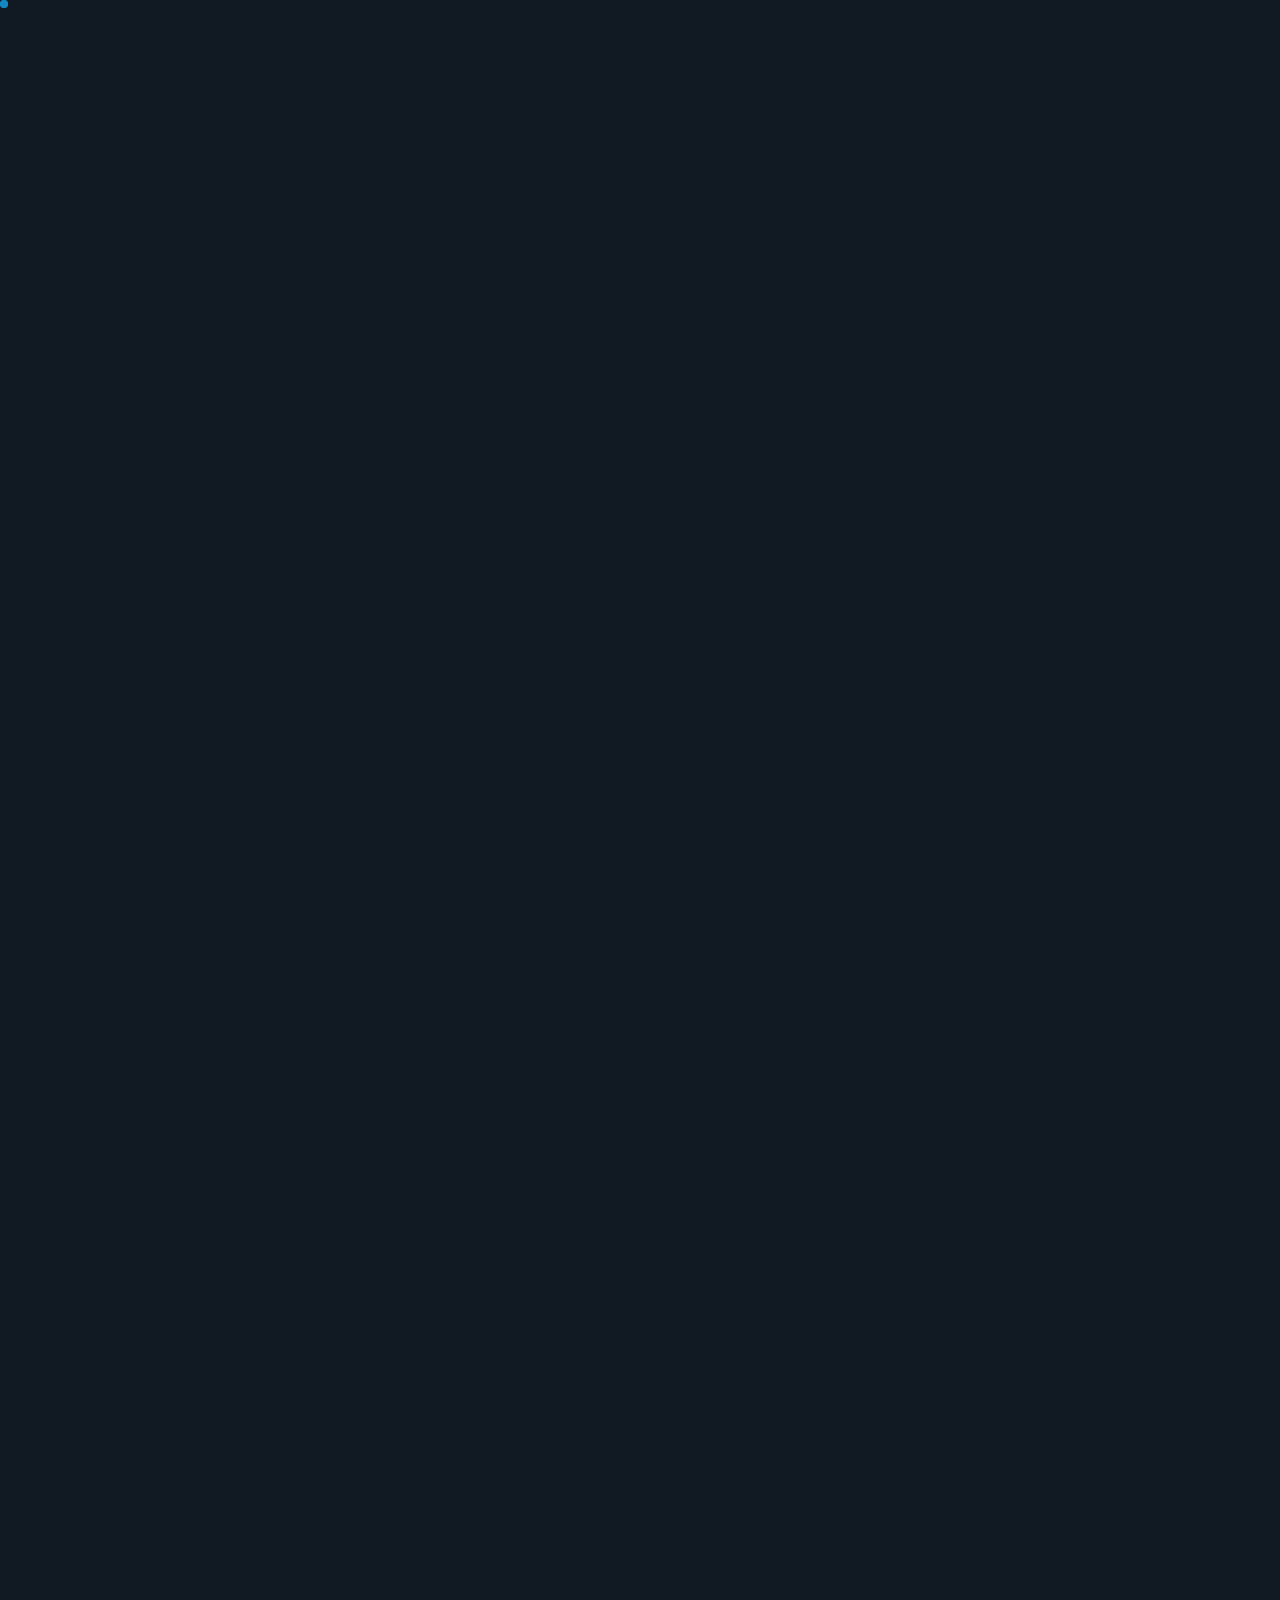
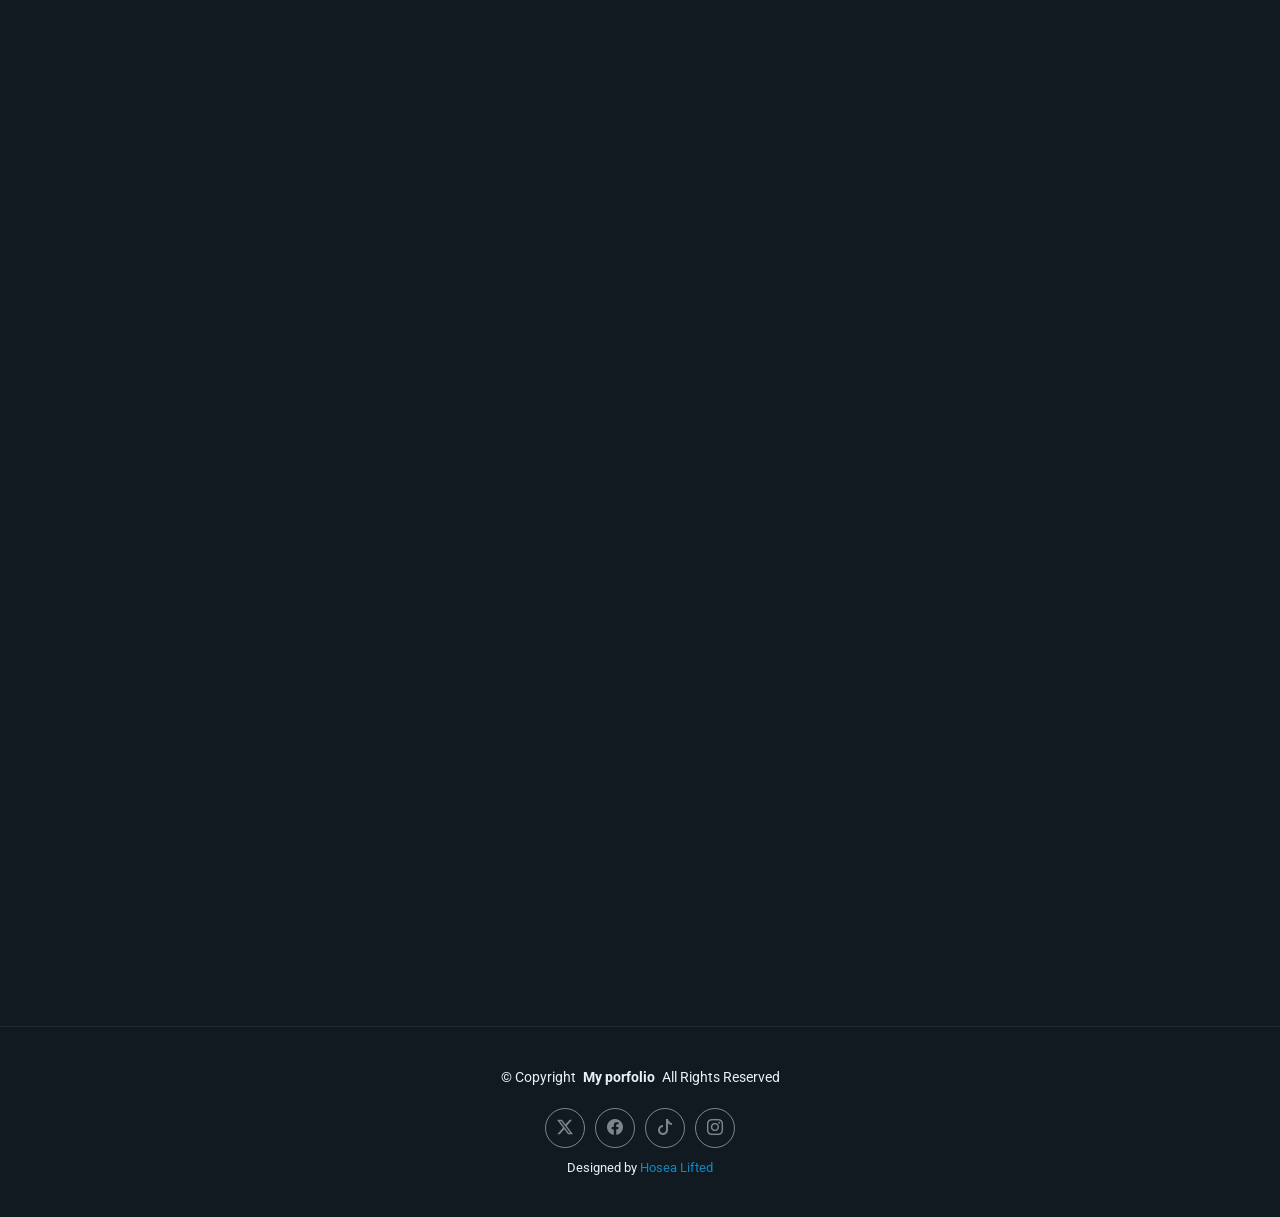
==== commit e9bd7655: "Updated portfolio content and SEO tags" ====
--- a/about.html
+++ b/about.html
@@ -48,10 +48,10 @@
       </nav>
 
       <div class="header-social-links">
-        <a href="#" class="twitter"><i class="bi bi-twitter-x"></i></a>
-        <a href="#" class="facebook"><i class="bi bi-facebook"></i></a>
-        <a href="#" class="instagram"><i class="bi bi-tiktok"></i></a>
-        <a href="#" class="linkedin"><i class="bi bi-linkedin"></i></a>
+        <a href="https://x.com/HoseaLifte81922"><i class="bi bi-twitter-x"></i></a>
+        <a href="https://www.facebook.com/profile.php?id=61581627683742"><i class="bi bi-facebook"></i></a>
+        <a href="https://www.tiktok.com/@ash_animation3"><i class="bi bi-tiktok"></i></a>
+        <a href="https://www.instagram.com/hosealifted/"><i class="bi bi-instagram"></i></a>
       </div>
 
     </div>
@@ -90,7 +90,7 @@
                 <a href="projects.html" class="btn-ghost">
                   View My Work <i class="bi bi-arrow-up-right"></i>
                 </a>
-                <a href="liftedp.odt" class="link-underline" download>
+                <a href="Python_Django_and_Cyber_Security.pdf" class="link-underline" download>
                   Download Summary <i class="bi bi-download"></i>
                 </a>
               </div>
@@ -342,10 +342,10 @@
         <p>© <span>Copyright</span> <strong class="px-1 sitename">My porfolio</strong> <span>All Rights Reserved<br></span></p>
       </div>
       <div class="social-links d-flex justify-content-center">
-        <a href=""><i class="bi bi-twitter-x"></i></a>
-        <a href=""><i class="bi bi-facebook"></i></a>
-        <a href=""><i class="bi bi-tiktok"></i></a>
-        <a href=""><i class="bi bi-linkedin"></i></a>
+        <a href="https://x.com/HoseaLifte81922"><i class="bi bi-twitter-x"></i></a>
+        <a href="https://www.facebook.com/profile.php?id=61581627683742"><i class="bi bi-facebook"></i></a>
+        <a href="https://www.tiktok.com/@ash_animation3"><i class="bi bi-tiktok"></i></a>
+        <a href="https://www.instagram.com/hosealifted/"><i class="bi bi-instagram"></i></a>
       </div>
       <div class="credits">
                 Designed by <a href="https://hosealifted.vercel.app/">Hosea Lifted</a>
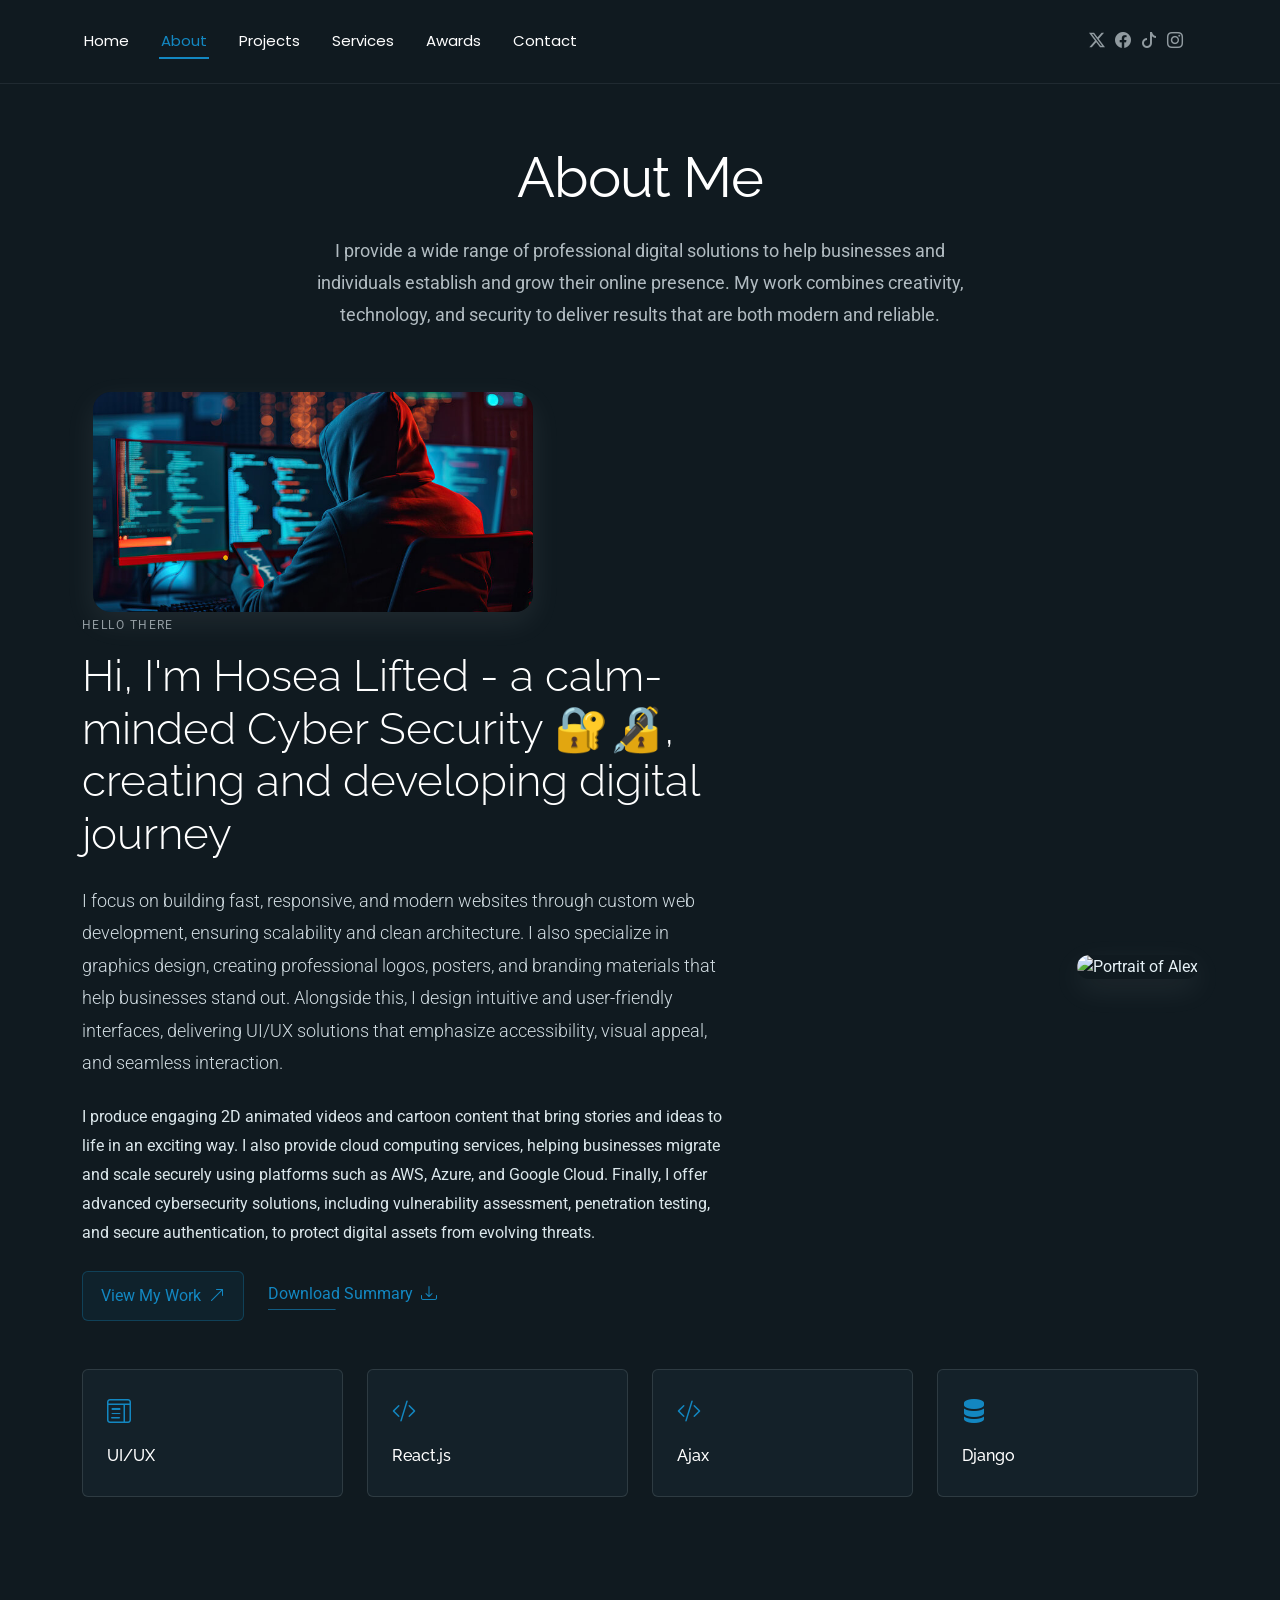
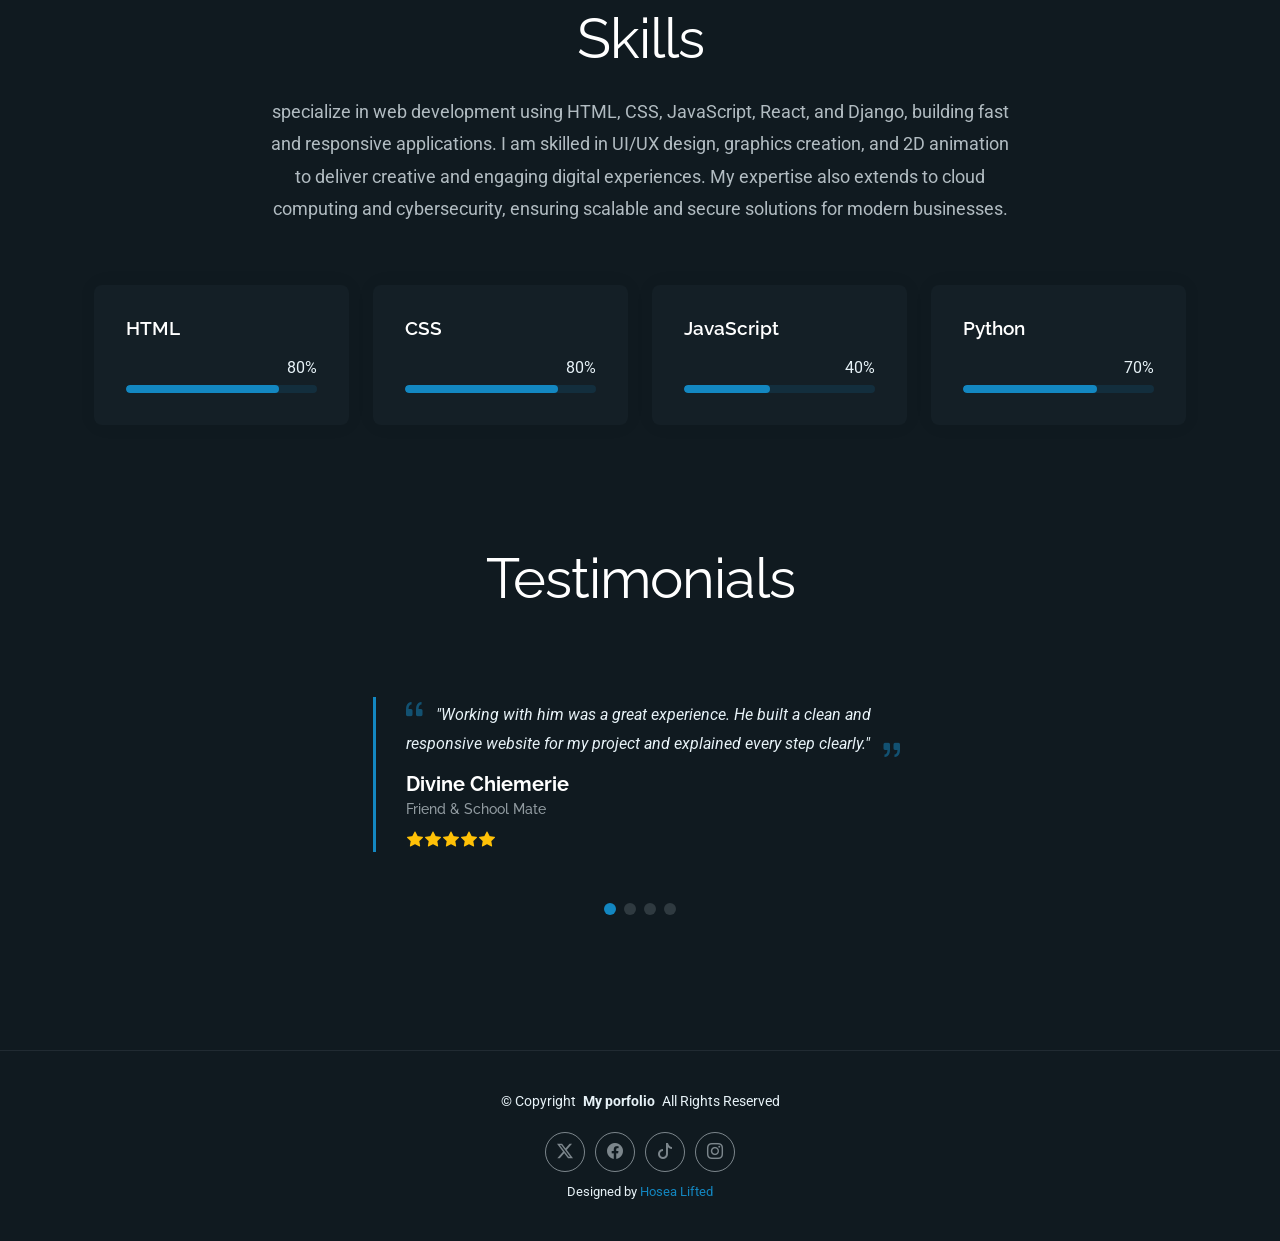
==== commit d7834ad4: "update" ====
--- a/about.html
+++ b/about.html
@@ -4,7 +4,9 @@
 <head>
   <meta charset="utf-8">
   <meta content="width=device-width, initial-scale=1.0" name="viewport">
-  <title>Hosea Lifted | About</title>
+  <title>About Hosea Lifted | Full Stack Developer</title>
+<meta name="description" content="Learn about Hosea Lifted, a full stack developer skilled in building modern web applications.">
+<meta name="google-site-verification" content="xEWH1Ql-XJysU9QzvY-UYQ2lA7Weab94Scc4NZHzetM" />
   <meta name="description" content="">
   <meta name="keywords" content="">
 
